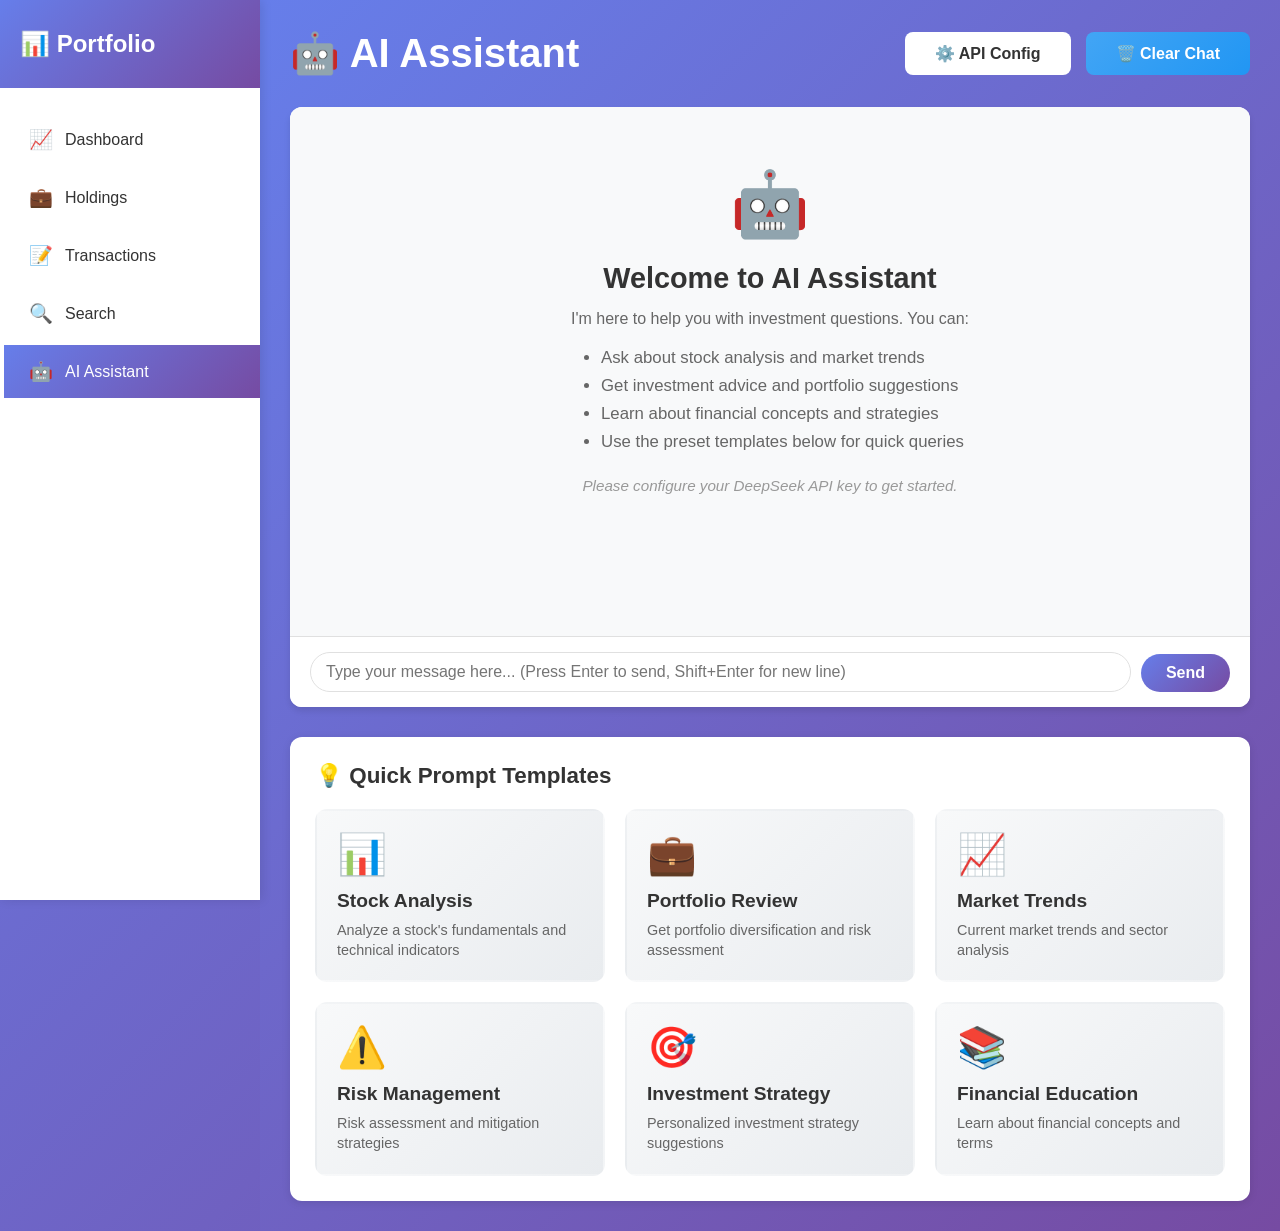
==== src/main/resources/static/ai-assistant.html @ c4459b0a "update AI" ====
<!DOCTYPE html>
<html lang="en">
<head>
    <meta charset="UTF-8">
    <meta name="viewport" content="width=device-width, initial-scale=1.0">
    <title>Portfolio - AI Assistant</title>
    <link rel="stylesheet" href="style.css">
</head>
<body>
    <div class="app-container">
        <!-- Sidebar Navigation -->
        <nav class="sidebar">
            <div class="sidebar-header">
                <h2>📊 Portfolio</h2>
            </div>
            <ul class="sidebar-menu">
                <li>
                    <a href="dashboard.html" class="nav-link">
                        <span>📈</span> Dashboard
                    </a>
                </li>
                <li>
                    <a href="holdings.html" class="nav-link">
                        <span>💼</span> Holdings
                    </a>
                </li>
                <li>
                    <a href="transactions.html" class="nav-link">
                        <span>📝</span> Transactions
                    </a>
                </li>
                <li>
                    <a href="search.html" class="nav-link">
                        <span>🔍</span> Search
                    </a>
                </li>
                <li class="active">
                    <a href="ai-assistant.html" class="nav-link">
                        <span>🤖</span> AI Assistant
                    </a>
                </li>
            </ul>
        </nav>

        <!-- Main Content -->
        <main class="main-content">
            <header class="top-header">
                <h1>🤖 AI Assistant</h1>
                <div class="header-actions">
                    <button class="btn btn-secondary" onclick="openApiConfigModal()">
                        ⚙️ API Config
                    </button>
                    <button class="btn btn-info" onclick="clearChat()">
                        🗑️ Clear Chat
                    </button>
                </div>
            </header>

            <!-- Chat Container -->
            <section class="chat-container">
                <div class="chat-messages" id="chatMessages">
                    <div class="welcome-message">
                        <div class="welcome-icon">🤖</div>
                        <h2>Welcome to AI Assistant</h2>
                        <p>I'm here to help you with investment questions. You can:</p>
                        <ul>
                            <li>Ask about stock analysis and market trends</li>
                            <li>Get investment advice and portfolio suggestions</li>
                            <li>Learn about financial concepts and strategies</li>
                            <li>Use the preset templates below for quick queries</li>
                        </ul>
                        <p class="note">Please configure your DeepSeek API key to get started.</p>
                    </div>
                </div>

                <!-- Message Input -->
                <div class="chat-input-container">
                    <div class="input-wrapper">
                        <textarea 
                            id="messageInput" 
                            placeholder="Type your message here... (Press Enter to send, Shift+Enter for new line)"
                            rows="1"
                            onkeydown="handleKeyDown(event)"
                            oninput="autoResize(this)"
                        ></textarea>
                        <button class="send-btn" onclick="sendMessage()" id="sendBtn">
                            <span>Send</span>
                        </button>
                    </div>
                </div>
            </section>

            <!-- Prompt Templates -->
            <section class="prompt-templates">
                <h3>💡 Quick Prompt Templates</h3>
                <div class="templates-grid">
                    <div class="template-card" onclick="useTemplate('analysis')">
                        <div class="template-icon">📊</div>
                        <div class="template-title">Stock Analysis</div>
                        <div class="template-desc">Analyze a stock's fundamentals and technical indicators</div>
                    </div>
                    <div class="template-card" onclick="useTemplate('portfolio')">
                        <div class="template-icon">💼</div>
                        <div class="template-title">Portfolio Review</div>
                        <div class="template-desc">Get portfolio diversification and risk assessment</div>
                    </div>
                    <div class="template-card" onclick="useTemplate('market')">
                        <div class="template-icon">📈</div>
                        <div class="template-title">Market Trends</div>
                        <div class="template-desc">Current market trends and sector analysis</div>
                    </div>
                    <div class="template-card" onclick="useTemplate('risk')">
                        <div class="template-icon">⚠️</div>
                        <div class="template-title">Risk Management</div>
                        <div class="template-desc">Risk assessment and mitigation strategies</div>
                    </div>
                    <div class="template-card" onclick="useTemplate('strategy')">
                        <div class="template-icon">🎯</div>
                        <div class="template-title">Investment Strategy</div>
                        <div class="template-desc">Personalized investment strategy suggestions</div>
                    </div>
                    <div class="template-card" onclick="useTemplate('education')">
                        <div class="template-icon">📚</div>
                        <div class="template-title">Financial Education</div>
                        <div class="template-desc">Learn about financial concepts and terms</div>
                    </div>
                </div>
            </section>
        </main>
    </div>

    <!-- API Config Modal -->
    <div id="apiConfigModal" class="modal">
        <div class="modal-content">
            <span class="close" onclick="closeApiConfigModal()">&times;</span>
            <h2>⚙️ DeepSeek API Configuration</h2>
            <form id="apiConfigForm" onsubmit="saveApiConfig(event)">
                <div class="form-group">
                    <label for="apiKey">API Key:</label>
                    <input type="password" id="apiKey" required placeholder="Enter your DeepSeek API key">
                    <small class="info-text">Get your API key from <a href="https://platform.deepseek.com/" target="_blank">DeepSeek Platform</a></small>
                </div>
                <div class="form-group">
                    <label for="model">Model:</label>
                    <select id="model" required>
                        <option value="deepseek-chat">DeepSeek Chat (default)</option>
                        <option value="deepseek-coder">DeepSeek Coder</option>
                    </select>
                </div>
                <div class="form-group">
                    <label for="temperature">Temperature (0-2):</label>
                    <input type="number" id="temperature" min="0" max="2" step="0.1" value="0.7" required>
                    <small class="info-text">Lower = more focused, Higher = more creative</small>
                </div>
                <button type="submit" class="btn btn-primary">Save Configuration</button>
            </form>
        </div>
    </div>

    <script src="common.js"></script>
    <script src="ai-assistant.js"></script>
</body>
</html>
---- src/main/resources/static/style.css ----
/* ==================== Global Styles ==================== */
* {
    margin: 0;
    padding: 0;
    box-sizing: border-box;
}

body {
    font-family: 'Segoe UI', Tahoma, Geneva, Verdana, sans-serif;
    background: linear-gradient(135deg, #667eea 0%, #764ba2 100%);
    min-height: 100vh;
}

/* ==================== App Layout ==================== */
.app-container {
    display: flex;
    min-height: 100vh;
}

/* ==================== Sidebar ==================== */
.sidebar {
    width: 260px;
    background: white;
    box-shadow: 2px 0 10px rgba(0, 0, 0, 0.1);
    display: flex;
    flex-direction: column;
    position: fixed;
    height: 100vh;
    z-index: 100;
}

.sidebar-header {
    padding: 30px 20px;
    background: linear-gradient(135deg, #667eea 0%, #764ba2 100%);
    color: white;
}

.sidebar-header h2 {
    font-size: 1.5em;
    font-weight: 600;
}

.sidebar-menu {
    list-style: none;
    padding: 20px 0;
    flex: 1;
}

.sidebar-menu li {
    margin: 5px 0;
}

.sidebar-menu a {
    display: flex;
    align-items: center;
    padding: 15px 25px;
    color: #333;
    text-decoration: none;
    transition: all 0.3s;
    border-left: 4px solid transparent;
}

.sidebar-menu a:hover {
    background: #f5f5f5;
    border-left-color: #667eea;
}

.sidebar-menu a span {
    font-size: 1.2em;
    margin-right: 12px;
}

.sidebar-menu li.active a {
    background: linear-gradient(135deg, #667eea 0%, #764ba2 100%);
    color: white;
    border-left-color: white;
}

/* ==================== Main Content ==================== */
.main-content {
    margin-left: 260px;
    flex: 1;
    padding: 30px;
    min-height: 100vh;
    background: linear-gradient(135deg, #667eea 0%, #764ba2 100%);
}

.top-header {
    display: flex;
    justify-content: space-between;
    align-items: center;
    margin-bottom: 30px;
}

.top-header h1 {
    color: white;
    font-size: 2.5em;
    font-weight: 600;
}

.header-actions {
    display: flex;
    gap: 15px;
}

/* ==================== Buttons ==================== */
.btn {
    padding: 12px 30px;
    border: none;
    border-radius: 8px;
    font-size: 1em;
    cursor: pointer;
    transition: all 0.3s;
    font-weight: 600;
}

.btn-primary {
    background: linear-gradient(135deg, #667eea 0%, #764ba2 100%);
    color: white;
}

.btn-primary:hover {
    transform: translateY(-2px);
    box-shadow: 0 4px 12px rgba(102, 126, 234, 0.4);
}

.btn-secondary {
    background: white;
    color: #333;
}

.btn-secondary:hover {
    background: #f0f0f0;
}

.btn-info {
    background: linear-gradient(135deg, #42a5f5 0%, #2196f3 100%);
    color: white;
}

.btn-info:hover {
    transform: translateY(-2px);
    box-shadow: 0 4px 12px rgba(33, 150, 243, 0.4);
}

.btn-warning {
    background: linear-gradient(135deg, #ff9800 0%, #f57c00 100%);
    color: white;
}

.btn-warning:hover {
    transform: translateY(-2px);
    box-shadow: 0 4px 12px rgba(255, 152, 0, 0.4);
}

.action-btn {
    padding: 6px 12px;
    border: none;
    border-radius: 5px;
    cursor: pointer;
    font-size: 0.85em;
    margin-right: 5px;
    transition: all 0.3s;
}

.btn-edit {
    background: #ff9800;
    color: white;
}

.btn-edit:hover {
    background: #f57c00;
}

.btn-sell {
    background: #f44336;
    color: white;
}

.btn-sell:hover {
    background: #d32f2f;
}

.btn-delete {
    background: #f44336;
    color: white;
}

.btn-delete:hover {
    background: #d32f2f;
}

.btn-price {
    background: #2196f3;
    color: white;
}

.btn-price:hover {
    background: #1976d2;
}

/* ==================== Summary Cards ==================== */
.summary-section {
    display: grid;
    grid-template-columns: repeat(auto-fit, minmax(250px, 1fr));
    gap: 20px;
    margin-bottom: 30px;
}

.summary-card {
    background: white;
    padding: 25px;
    border-radius: 12px;
    display: flex;
    align-items: center;
    gap: 20px;
    box-shadow: 0 4px 6px rgba(0, 0, 0, 0.1);
    transition: transform 0.3s;
}

.summary-card:hover {
    transform: translateY(-5px);
    box-shadow: 0 8px 12px rgba(0, 0, 0, 0.15);
}

.summary-icon {
    font-size: 2.5em;
}

.summary-value {
    font-size: 1.8em;
    font-weight: bold;
    color: #333;
}

/* ==================== Stats Section ==================== */
.stats-section {
    display: grid;
    grid-template-columns: repeat(auto-fit, minmax(200px, 1fr));
    gap: 20px;
    margin-bottom: 30px;
}

.stat-card {
    background: white;
    padding: 25px;
    border-radius: 12px;
    text-align: center;
    box-shadow: 0 4px 6px rgba(0, 0, 0, 0.1);
    transition: transform 0.3s;
}

.stat-card:hover {
    transform: translateY(-5px);
    box-shadow: 0 8px 12px rgba(0, 0, 0, 0.15);
}

.stat-icon {
    font-size: 2em;
    margin-bottom: 10px;
}

.stat-label {
    font-size: 0.9em;
    color: #666;
    margin-bottom: 10px;
    font-weight: 500;
}

.stat-value {
    font-size: 2.5em;
    font-weight: bold;
    color: #333;
}

.stat-card.stock { background: linear-gradient(135deg, #e3f2fd 0%, #bbdefb 100%); }
.stat-card.bond { background: linear-gradient(135deg, #fff3e0 0%, #ffe0b2 100%); }
.stat-card.cash { background: linear-gradient(135deg, #e8f5e9 0%, #c8e6c9 100%); }
.stat-card.buy { background: linear-gradient(135deg, #c8e6c9 0%, #a5d6a7 100%); }
.stat-card.sell { background: linear-gradient(135deg, #ffcdd2 0%, #ef9a9a 100%); }
.stat-card.total-amount { background: linear-gradient(135deg, #e1bee7 0%, #ce93d8 100%); }

/* ==================== Charts Section ==================== */
.charts-section {
    display: grid;
    grid-template-columns: repeat(auto-fit, minmax(400px, 1fr));
    gap: 30px;
    margin-bottom: 30px;
}

.chart-container {
    background: white;
    padding: 25px;
    border-radius: 12px;
    box-shadow: 0 4px 6px rgba(0, 0, 0, 0.1);
}

.chart-card h3 {
    color: #333;
    margin-bottom: 20px;
    font-size: 1.2em;
}

.chart-wrapper {
    position: relative;
    height: 300px;
}

.chart-wrapper.small {
    height: 250px;
}

.chart-wrapper.large {
    height: 500px;
}

/* ==================== Market Overview ==================== */
.market-overview-section {
    background: white;
    padding: 25px;
    border-radius: 12px;
    box-shadow: 0 4px 6px rgba(0, 0, 0, 0.1);
    margin-bottom: 30px;
    animation: fadeIn 0.5s ease-in;
}

.market-overview-section h2 {
    color: #333;
    font-size: 1.5em;
    margin-bottom: 25px;
    display: flex;
    align-items: center;
    gap: 10px;
}

.market-charts-grid {
    display: grid;
    grid-template-columns: repeat(auto-fit, minmax(320px, 1fr));
    gap: 25px;
}

.market-chart-card {
    background: linear-gradient(135deg, #f8f9fa 0%, #e9ecef 100%);
    padding: 20px;
    border-radius: 12px;
    box-shadow: 0 2px 8px rgba(0, 0, 0, 0.08);
    transition: transform 0.3s, box-shadow 0.3s;
    border: 1px solid #dee2e6;
}

.market-chart-card:hover {
    transform: translateY(-5px);
    box-shadow: 0 8px 20px rgba(0, 0, 0, 0.12);
}

.market-chart-card h3 {
    color: #495057;
    font-size: 1.1em;
    font-weight: 600;
    margin-bottom: 15px;
    padding-bottom: 10px;
    border-bottom: 2px solid #667eea;
}

@keyframes fadeIn {
    from {
        opacity: 0;
        transform: translateY(20px);
    }
    to {
        opacity: 1;
        transform: translateY(0);
    }
}

/* ==================== Charts Grid ==================== */
.charts-grid {
    display: grid;
    grid-template-columns: repeat(auto-fit, minmax(350px, 1fr));
    gap: 20px;
    margin-top: 30px;
}

.chart-card.secondary {
    background: white;
    padding: 20px;
    border-radius: 12px;
    box-shadow: 0 2px 8px rgba(0, 0, 0, 0.08);
    transition: transform 0.3s, box-shadow 0.3s;
}

.chart-card.secondary:hover {
    transform: translateY(-3px);
    box-shadow: 0 6px 16px rgba(0, 0, 0, 0.12);
}

.chart-card.secondary h3 {
    color: #333;
    font-size: 1.1em;
    font-weight: 600;
    margin-bottom: 15px;
    padding-bottom: 10px;
    border-bottom: 2px solid #667eea;
}

/* ==================== Holdings Overview ==================== */
.holdings-overview-section,
.transactions-section {
    background: white;
    padding: 25px;
    border-radius: 12px;
    box-shadow: 0 4px 6px rgba(0, 0, 0, 0.1);
    margin-bottom: 30px;
}

.section-header {
    display: flex;
    justify-content: space-between;
    align-items: center;
    margin-bottom: 20px;
}

.section-header h2 {
    color: #333;
    font-size: 1.5em;
}

.view-all {
    color: #667eea;
    text-decoration: none;
    font-weight: 600;
    transition: all 0.3s;
}

.view-all:hover {
    color: #764ba2;
}

.holdings-grid {
    display: grid;
    grid-template-columns: repeat(auto-fill, minmax(300px, 1fr));
    gap: 20px;
}

.holding-card {
    background: linear-gradient(135deg, #f5f7fa 0%, #c3cfe2 100%);
    padding: 20px;
    border-radius: 12px;
    transition: transform 0.3s;
}

.holding-card:hover {
    transform: translateY(-5px);
    box-shadow: 0 8px 12px rgba(0, 0, 0, 0.15);
}

.holding-card-header {
    display: flex;
    justify-content: space-between;
    align-items: center;
    margin-bottom: 15px;
}

.holding-card .ticker {
    font-size: 1.5em;
    font-weight: bold;
    color: #333;
}

.holding-card-body {
    display: grid;
    grid-template-columns: 1fr 1fr;
    gap: 10px;
}

.holding-stat {
    background: white;
    padding: 10px;
    border-radius: 8px;
}

.holding-stat .stat-label {
    font-size: 0.8em;
    color: #666;
    margin-bottom: 5px;
}

.holding-stat .stat-value {
    font-size: 1.1em;
    font-weight: 600;
    color: #333;
}

/* ==================== Transactions ==================== */
.transactions-list {
    display: flex;
    flex-direction: column;
    gap: 15px;
}

.transaction-item {
    display: flex;
    align-items: center;
    gap: 20px;
    padding: 15px;
    background: #f9f9f9;
    border-radius: 10px;
    transition: all 0.3s;
}

.transaction-item:hover {
    background: #f0f0f0;
}

.transaction-icon {
    width: 50px;
    height: 50px;
    border-radius: 50%;
    display: flex;
    align-items: center;
    justify-content: center;
    font-size: 1.5em;
}

.transaction-buy {
    background: linear-gradient(135deg, #c8e6c9 0%, #a5d6a7 100%);
}

.transaction-sell {
    background: linear-gradient(135deg, #ffcdd2 0%, #ef9a9a 100%);
}

.transaction-deposit {
    background: linear-gradient(135deg, #b3e5fc 0%, #81d4fa 100%);
}

.transaction-withdraw {
    background: linear-gradient(135deg, #ffe0b2 0%, #ffcc80 100%);
}

.transaction-info {
    flex: 1;
}

.transaction-ticker {
    font-size: 1.2em;
    font-weight: bold;
    color: #333;
    margin-bottom: 5px;
}

.transaction-details {
    color: #666;
    font-size: 0.9em;
}

.transaction-amount {
    font-size: 1.2em;
    font-weight: bold;
    color: #333;
}

/* ==================== Table Section ==================== */
.table-section {
    background: white;
    border-radius: 12px;
    padding: 20px;
    box-shadow: 0 4px 6px rgba(0, 0, 0, 0.1);
    overflow-x: auto;
}

table {
    width: 100%;
    border-collapse: collapse;
}

thead {
    background: linear-gradient(135deg, #667eea 0%, #764ba2 100%);
    color: white;
}

th {
    padding: 15px;
    text-align: left;
    font-weight: 600;
    white-space: nowrap;
}

td {
    padding: 12px 15px;
    border-bottom: 1px solid #e0e0e0;
}

tbody tr:hover {
    background: #f0f0f0;
}

/* ==================== Badges ==================== */
.badge {
    display: inline-block;
    padding: 5px 15px;
    border-radius: 20px;
    font-size: 0.85em;
    font-weight: 600;
}

.badge-stock { background: #e3f2fd; color: #1976d2; }
.badge-bond { background: #fff3e0; color: #f57c00; }
.badge-cash { background: #e8f5e9; color: #388e3c; }
.badge-buy { background: #c8e6c9; color: #388e3c; }
.badge-sell { background: #ffcdd2; color: #d32f2f; }
.transaction-buy { background: #c8e6c9; color: #388e3c; }
.transaction-sell { background: #ffcdd2; color: #d32f2f; }

/* ==================== Profit/Loss Colors ==================== */
.profit-positive { color: #4caf50; font-weight: bold; }
.profit-negative { color: #f44336; font-weight: bold; }
.profit-neutral { color: #666; }

/* ==================== Search Section ==================== */
.search-section {
    background: white;
    padding: 25px;
    border-radius: 12px;
    box-shadow: 0 4px 6px rgba(0, 0, 0, 0.1);
    margin-bottom: 30px;
}

.search-box {
    display: flex;
    gap: 15px;
    margin-bottom: 20px;
}

.search-box input {
    flex: 1;
    padding: 15px 20px;
    border: 2px solid #e0e0e0;
    border-radius: 8px;
    font-size: 1em;
    transition: border-color 0.3s;
}

.search-box input:focus {
    outline: none;
    border-color: #667eea;
}

.quick-search {
    display: flex;
    align-items: center;
    gap: 10px;
    flex-wrap: wrap;
}

.quick-search span {
    color: #666;
    font-weight: 600;
}

.quick-btn {
    padding: 8px 20px;
    background: #f0f0f0;
    border: none;
    border-radius: 20px;
    cursor: pointer;
    transition: all 0.3s;
    font-weight: 600;
}

.quick-btn:hover {
    background: #667eea;
    color: white;
}

/* ==================== Stock Details ==================== */
.stock-details-section {
    background: white;
    padding: 25px;
    border-radius: 12px;
    box-shadow: 0 4px 6px rgba(0, 0, 0, 0.1);
    margin-bottom: 30px;
}

.stock-header {
    display: flex;
    justify-content: space-between;
    align-items: center;
    margin-bottom: 30px;
    padding-bottom: 20px;
    border-bottom: 2px solid #e0e0e0;
}

.stock-info h2 {
    font-size: 2em;
    color: #333;
    margin-bottom: 10px;
}

.stock-ticker {
    font-size: 1.2em;
    color: #666;
    font-weight: 600;
}

.stock-price {
    text-align: right;
}

.current-price {
    font-size: 2.5em;
    font-weight: bold;
    color: #333;
    margin-bottom: 10px;
}

.price-change {
    font-size: 1.2em;
    font-weight: 600;
}

.stock-stats-grid {
    display: grid;
    grid-template-columns: repeat(auto-fit, minmax(150px, 1fr));
    gap: 20px;
    margin-bottom: 30px;
}

.stock-stat {
    background: #f9f9f9;
    padding: 20px;
    border-radius: 10px;
    text-align: center;
}

.stock-stat .stat-label {
    font-size: 0.9em;
    color: #666;
    margin-bottom: 10px;
}

.stock-stat .stat-value {
    font-size: 1.3em;
    font-weight: bold;
    color: #333;
}

/* ==================== Chart Section ==================== */
.chart-section {
    background: #f9f9f9;
    padding: 25px;
    border-radius: 12px;
    margin-bottom: 30px;
}

.chart-header {
    display: flex;
    justify-content: space-between;
    align-items: center;
    margin-bottom: 20px;
}

.chart-header h3 {
    color: #333;
    font-size: 1.3em;
}

.chart-controls {
    display: flex;
    gap: 10px;
}

.chart-btn {
    padding: 8px 20px;
    background: white;
    border: 2px solid #e0e0e0;
    border-radius: 20px;
    cursor: pointer;
    transition: all 0.3s;
    font-weight: 600;
}

.chart-btn:hover {
    border-color: #667eea;
    color: #667eea;
}

.chart-btn.active {
    background: linear-gradient(135deg, #667eea 0%, #764ba2 100%);
    color: white;
    border-color: transparent;
}

.chart-section .chart-wrapper {
    height: 400px;
}

/* ==================== Stock Actions ==================== */
.stock-actions {
    display: flex;
    gap: 15px;
    margin-top: 20px;
}

/* ==================== Modal ==================== */
.modal {
    display: none;
    position: fixed;
    z-index: 1000;
    left: 0;
    top: 0;
    width: 100%;
    height: 100%;
    background: rgba(0, 0, 0, 0.5);
}

.modal-content {
    background: white;
    margin: 5% auto;
    padding: 30px;
    border-radius: 15px;
    width: 90%;
    max-width: 600px;
    box-shadow: 0 20px 60px rgba(0, 0, 0, 0.3);
    animation: slideDown 0.3s ease;
    max-height: 90vh;
    overflow-y: auto;
}

@keyframes slideDown {
    from {
        transform: translateY(-50px);
        opacity: 0;
    }
    to {
        transform: translateY(0);
        opacity: 1;
    }
}

.close {
    color: #aaa;
    float: right;
    font-size: 28px;
    font-weight: bold;
    cursor: pointer;
}

.close:hover {
    color: #000;
}

.modal-content h2 {
    margin-bottom: 25px;
    color: #333;
}

.form-group {
    margin-bottom: 20px;
}

.form-group label {
    display: block;
    margin-bottom: 8px;
    color: #333;
    font-weight: 500;
}

.form-group input,
.form-group select {
    width: 100%;
    padding: 12px;
    border: 1px solid #ddd;
    border-radius: 8px;
    font-size: 1em;
    transition: border-color 0.3s;
}

.form-group input:focus,
.form-group select:focus {
    outline: none;
    border-color: #667eea;
    box-shadow: 0 0 0 3px rgba(102, 126, 234, 0.1);
}

/* ==================== Empty State ==================== */
.empty-state {
    text-align: center;
    padding: 40px;
    color: #666;
    font-size: 1.1em;
}

/* ==================== Search Results ==================== */
.search-results-section {
    background: white;
    padding: 25px;
    border-radius: 12px;
    box-shadow: 0 4px 6px rgba(0, 0, 0, 0.1);
}

.search-results-section h3 {
    color: #333;
    margin-bottom: 20px;
    font-size: 1.3em;
}

.search-results-list {
    display: flex;
    flex-direction: column;
    gap: 15px;
}

.search-result-item {
    display: flex;
    align-items: center;
    gap: 20px;
    padding: 15px;
    background: #f9f9f9;
    border-radius: 10px;
    cursor: pointer;
    transition: all 0.3s;
}

.search-result-item:hover {
    background: #e3f2fd;
    transform: translateX(5px);
    box-shadow: 0 2px 8px rgba(0, 0, 0, 0.1);
}

.result-ticker {
    flex: 0 0 120px;
    font-size: 1.3em;
    font-weight: bold;
    color: #667eea;
}

.result-name {
    flex: 1;
    font-size: 1.1em;
    color: #333;
}

.result-price {
    flex: 0 0 120px;
    font-size: 1.2em;
    font-weight: bold;
    color: #4caf50;
    text-align: right;
}

/* ==================== Volume Display ==================== */
.volume-display {
    display: flex;
    flex-direction: column;
    gap: 15px;
    padding: 30px;
    background: white;
    border-radius: 10px;
    box-shadow: 0 2px 8px rgba(0, 0, 0, 0.1);
}

.volume-info {
    display: flex;
    justify-content: space-between;
    align-items: center;
}

.volume-label {
    font-size: 1.1em;
    color: #666;
    font-weight: 500;
}

.volume-value {
    font-size: 1.8em;
    font-weight: bold;
    color: #333;
}

.volume-bar-container {
    width: 100%;
    height: 30px;
    background: #f0f0f0;
    border-radius: 15px;
    overflow: hidden;
    box-shadow: inset 0 2px 4px rgba(0, 0, 0, 0.1);
}

.volume-bar {
    height: 100%;
    border-radius: 15px;
    transition: width 0.5s ease-in-out;
    position: relative;
    background-size: 200% 100%;
    animation: shimmer 2s infinite linear;
}

@keyframes shimmer {
    0% {
        background-position: 200% 0;
    }
    100% {
        background-position: -200% 0;
    }
}

/* ==================== AI Assistant ==================== */
.chat-container {
    display: flex;
    flex-direction: column;
    height: 600px;
    background: white;
    border-radius: 12px;
    box-shadow: 0 4px 6px rgba(0, 0, 0, 0.1);
    overflow: hidden;
    margin-bottom: 30px;
}

.chat-messages {
    flex: 1;
    overflow-y: auto;
    padding: 20px;
    display: flex;
    flex-direction: column;
    gap: 15px;
    background: #f8f9fa;
}

.welcome-message {
    text-align: center;
    padding: 40px 20px;
    max-width: 600px;
    margin: 0 auto;
}

.welcome-icon {
    font-size: 4em;
    margin-bottom: 20px;
}

.welcome-message h2 {
    color: #333;
    margin-bottom: 15px;
    font-size: 1.8em;
}

.welcome-message p {
    color: #666;
    margin-bottom: 10px;
}

.welcome-message ul {
    text-align: left;
    margin: 20px 0;
    padding-left: 30px;
}

.welcome-message li {
    color: #666;
    margin: 8px 0;
    font-size: 1.05em;
}

.welcome-message .note {
    color: #999;
    font-style: italic;
    margin-top: 25px;
    font-size: 0.95em;
}

.message {
    display: flex;
    gap: 12px;
    max-width: 80%;
    animation: slideIn 0.3s ease-out;
}

@keyframes slideIn {
    from {
        opacity: 0;
        transform: translateY(10px);
    }
    to {
        opacity: 1;
        transform: translateY(0);
    }
}

.message-user {
    align-self: flex-end;
    flex-direction: row-reverse;
}

.message-assistant {
    align-self: flex-start;
}

.message-error {
    align-self: center;
    max-width: 90%;
}

.message-avatar {
    flex-shrink: 0;
    width: 40px;
    height: 40px;
    border-radius: 50%;
    display: flex;
    align-items: center;
    justify-content: center;
    font-size: 1.5em;
}

.message-user .message-avatar {
    background: linear-gradient(135deg, #667eea 0%, #764ba2 100%);
    color: white;
}

.message-assistant .message-avatar {
    background: linear-gradient(135deg, #43e97b 0%, #38f9d7 100%);
    color: white;
}

.message-error .message-avatar {
    background: #ef5350;
    color: white;
}

.message-content {
    flex: 1;
    display: flex;
    flex-direction: column;
}

.message-user .message-content {
    align-items: flex-end;
}

.message-text {
    padding: 12px 16px;
    border-radius: 12px;
    line-height: 1.5;
    word-wrap: break-word;
    position: relative;
}

.message-user .message-text {
    background: linear-gradient(135deg, #667eea 0%, #764ba2 100%);
    color: white;
    border-bottom-right-radius: 4px;
}

.message-assistant .message-text {
    background: white;
    color: #333;
    border: 1px solid #e0e0e0;
    border-bottom-left-radius: 4px;
    box-shadow: 0 1px 3px rgba(0, 0, 0, 0.1);
}

.message-error .message-text {
    background: #ffebee;
    color: #c62828;
    border: 1px solid #ef5350;
    text-align: center;
}

.message-text strong {
    font-weight: 600;
}

.message-text em {
    font-style: italic;
}

.message-text code {
    background: rgba(0, 0, 0, 0.1);
    padding: 2px 6px;
    border-radius: 4px;
    font-family: 'Courier New', monospace;
    font-size: 0.9em;
}

.message-text .list-item {
    margin: 5px 0;
    padding-left: 10px;
}

.message-time {
    font-size: 0.75em;
    color: #999;
    margin-top: 4px;
}

.message-user .message-time {
    text-align: right;
}

.typing-dots {
    display: flex;
    gap: 4px;
    padding: 12px 16px;
    background: white;
    border-radius: 12px;
    border: 1px solid #e0e0e0;
    border-bottom-left-radius: 4px;
}

.typing-dots span {
    width: 8px;
    height: 8px;
    background: #999;
    border-radius: 50%;
    animation: bounce 1.4s infinite ease-in-out both;
}

.typing-dots span:nth-child(1) {
    animation-delay: -0.32s;
}

.typing-dots span:nth-child(2) {
    animation-delay: -0.16s;
}

@keyframes bounce {
    0%, 80%, 100% {
        transform: scale(0);
    }
    40% {
        transform: scale(1);
    }
}

.chat-input-container {
    background: white;
    border-top: 1px solid #e0e0e0;
    padding: 15px 20px;
}

.input-wrapper {
    display: flex;
    gap: 10px;
    align-items: flex-end;
}

#messageInput {
    flex: 1;
    border: 1px solid #e0e0e0;
    border-radius: 20px;
    padding: 10px 15px;
    font-size: 1em;
    font-family: inherit;
    resize: none;
    outline: none;
    transition: border-color 0.3s;
    max-height: 150px;
    overflow-y: auto;
}

#messageInput:focus {
    border-color: #667eea;
}

.send-btn {
    background: linear-gradient(135deg, #667eea 0%, #764ba2 100%);
    color: white;
    border: none;
    padding: 10px 25px;
    border-radius: 20px;
    cursor: pointer;
    font-size: 1em;
    font-weight: 600;
    transition: transform 0.2s, box-shadow 0.2s;
    white-space: nowrap;
}

.send-btn:hover {
    transform: translateY(-2px);
    box-shadow: 0 4px 12px rgba(102, 126, 234, 0.4);
}

.send-btn:active {
    transform: translateY(0);
}

.send-btn:disabled {
    opacity: 0.6;
    cursor: not-allowed;
    transform: none;
}

/* ==================== Prompt Templates ==================== */
.prompt-templates {
    background: white;
    padding: 25px;
    border-radius: 12px;
    box-shadow: 0 2px 8px rgba(0, 0, 0, 0.1);
}

.prompt-templates h3 {
    color: #333;
    margin-bottom: 20px;
    font-size: 1.4em;
    display: flex;
    align-items: center;
    gap: 10px;
}

.templates-grid {
    display: grid;
    grid-template-columns: repeat(auto-fit, minmax(280px, 1fr));
    gap: 20px;
}

.template-card {
    background: linear-gradient(135deg, #f8f9fa 0%, #e9ecef 100%);
    padding: 20px;
    border-radius: 12px;
    cursor: pointer;
    transition: all 0.3s;
    border: 2px solid transparent;
}

.template-card:hover {
    transform: translateY(-5px);
    box-shadow: 0 8px 20px rgba(0, 0, 0, 0.15);
    border-color: #667eea;
    background: linear-gradient(135deg, #e8f4fd 0%, #d1e9fc 100%);
}

.template-icon {
    font-size: 2.5em;
    margin-bottom: 12px;
}

.template-title {
    font-size: 1.2em;
    font-weight: 600;
    color: #333;
    margin-bottom: 8px;
}

.template-desc {
    font-size: 0.9em;
    color: #666;
    line-height: 1.4;
}

/* ==================== Responsive Design ==================== */
@media (max-width: 1200px) {
    .sidebar {
        width: 220px;
    }

    .main-content {
        margin-left: 220px;
    }

    .charts-section {
        grid-template-columns: 1fr;
    }
}

@media (max-width: 768px) {
    .sidebar {
        width: 100%;
        height: auto;
        position: relative;
    }

    .main-content {
        margin-left: 0;
        padding: 15px;
    }

    .sidebar-menu {
        display: flex;
        flex-wrap: wrap;
        padding: 10px;
    }

    .sidebar-menu li {
        flex: 1;
        text-align: center;
    }

    .top-header {
        flex-direction: column;
        gap: 15px;
        text-align: center;
    }

    .header-actions {
        flex-direction: column;
        width: 100%;
    }

    .btn {
        width: 100%;
    }

    .holdings-grid {
        grid-template-columns: 1fr;
    }

    .stock-header {
        flex-direction: column;
        text-align: center;
        gap: 20px;
    }

    .stock-price {
        text-align: center;
    }

    .charts-section,
    .stock-stats-grid {
        grid-template-columns: 1fr;
    }
}

@media (max-width: 480px) {
    body {
        font-size: 14px;
    }

    .summary-section,
    .stats-section {
        grid-template-columns: 1fr;
    }

    .stock-stats-grid {
        grid-template-columns: 1fr 1fr;
    }

    .transaction-item {
        flex-direction: column;
        text-align: center;
    }

    .modal-content {
        margin: 10% auto;
        padding: 20px;
    }
}
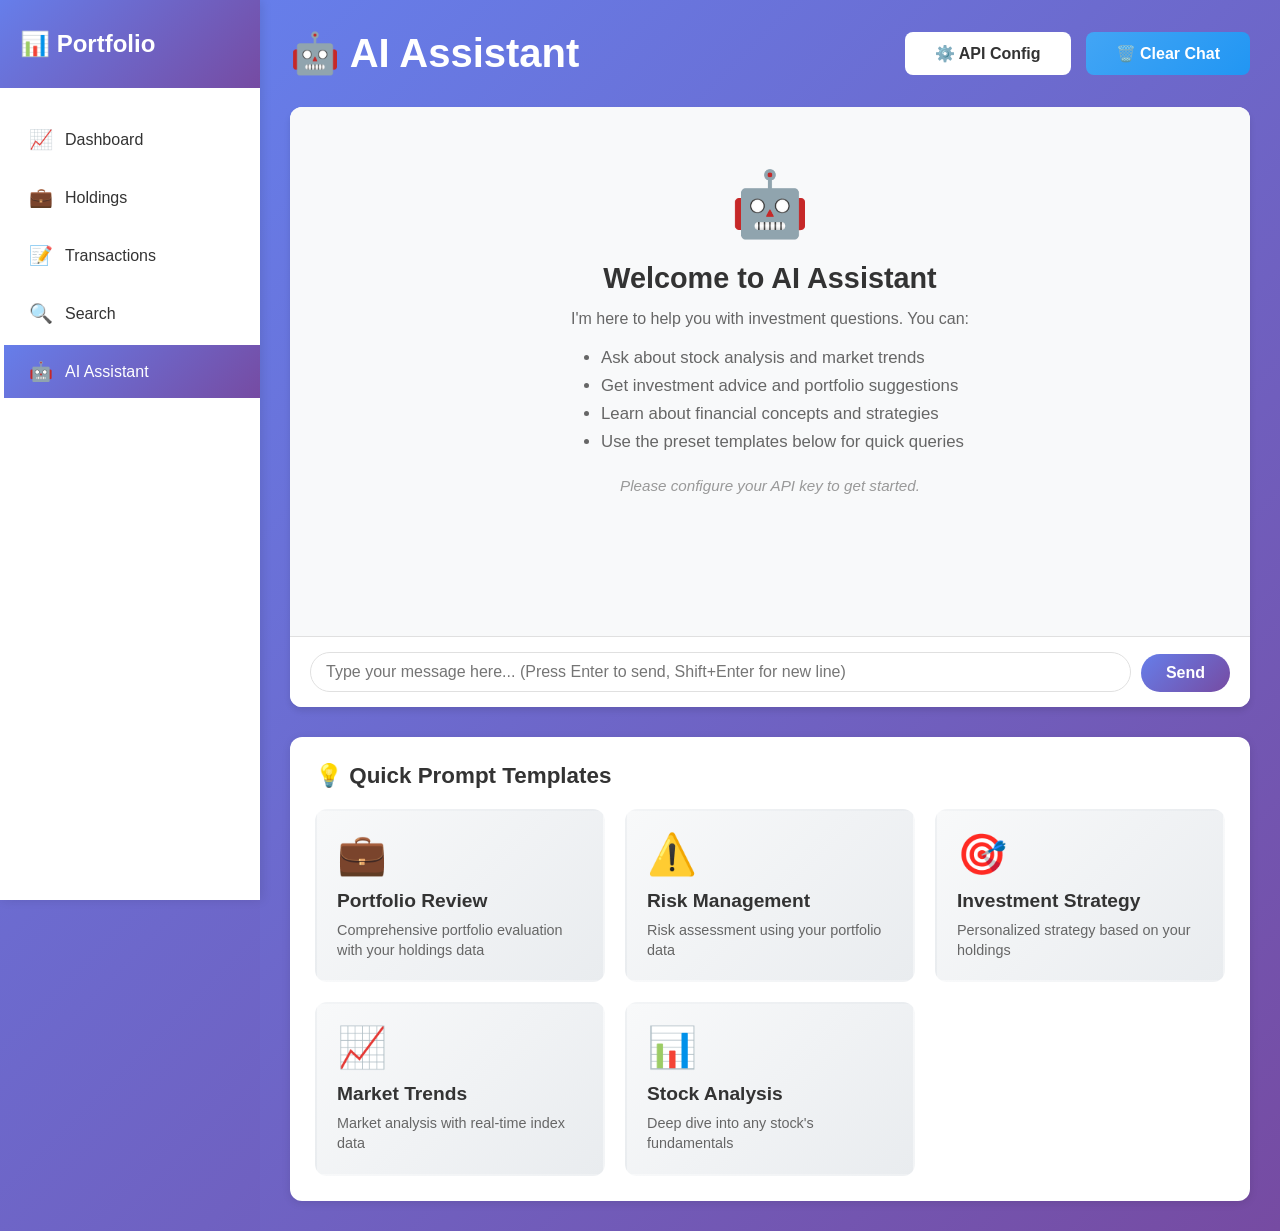
==== commit 31dfc430: "update AI 2" ====
--- a/src/main/resources/static/ai-assistant.html
+++ b/src/main/resources/static/ai-assistant.html
@@ -69,7 +69,7 @@
                             <li>Learn about financial concepts and strategies</li>
                             <li>Use the preset templates below for quick queries</li>
                         </ul>
-                        <p class="note">Please configure your DeepSeek API key to get started.</p>
+                        <p class="note">Please configure your API key to get started.</p>
                     </div>
                 </div>
 
@@ -94,35 +94,30 @@
             <section class="prompt-templates">
                 <h3>💡 Quick Prompt Templates</h3>
                 <div class="templates-grid">
-                    <div class="template-card" onclick="useTemplate('analysis')">
-                        <div class="template-icon">📊</div>
-                        <div class="template-title">Stock Analysis</div>
-                        <div class="template-desc">Analyze a stock's fundamentals and technical indicators</div>
-                    </div>
                     <div class="template-card" onclick="useTemplate('portfolio')">
                         <div class="template-icon">💼</div>
                         <div class="template-title">Portfolio Review</div>
-                        <div class="template-desc">Get portfolio diversification and risk assessment</div>
+                        <div class="template-desc">Comprehensive portfolio evaluation with your holdings data</div>
+                    </div>
+                    <div class="template-card" onclick="useTemplate('risk')">
+                        <div class="template-icon">⚠️</div>
+                        <div class="template-title">Risk Management</div>
+                        <div class="template-desc">Risk assessment using your portfolio data</div>
+                    </div>
+                    <div class="template-card" onclick="useTemplate('strategy')">
+                        <div class="template-icon">🎯</div>
+                        <div class="template-title">Investment Strategy</div>
+                        <div class="template-desc">Personalized strategy based on your holdings</div>
                     </div>
                     <div class="template-card" onclick="useTemplate('market')">
                         <div class="template-icon">📈</div>
                         <div class="template-title">Market Trends</div>
-                        <div class="template-desc">Current market trends and sector analysis</div>
+                        <div class="template-desc">Market analysis with real-time index data</div>
                     </div>
-                    <div class="template-card" onclick="useTemplate('risk')">
-                        <div class="template-icon">⚠️</div>
-                        <div class="template-title">Risk Management</div>
-                        <div class="template-desc">Risk assessment and mitigation strategies</div>
-                    </div>
-                    <div class="template-card" onclick="useTemplate('strategy')">
-                        <div class="template-icon">🎯</div>
-                        <div class="template-title">Investment Strategy</div>
-                        <div class="template-desc">Personalized investment strategy suggestions</div>
-                    </div>
-                    <div class="template-card" onclick="useTemplate('education')">
-                        <div class="template-icon">📚</div>
-                        <div class="template-title">Financial Education</div>
-                        <div class="template-desc">Learn about financial concepts and terms</div>
+                    <div class="template-card" onclick="useTemplate('analysis')">
+                        <div class="template-icon">📊</div>
+                        <div class="template-title">Stock Analysis</div>
+                        <div class="template-desc">Deep dive into any stock's fundamentals</div>
                     </div>
                 </div>
             </section>
@@ -133,12 +128,23 @@
     <div id="apiConfigModal" class="modal">
         <div class="modal-content">
             <span class="close" onclick="closeApiConfigModal()">&times;</span>
-            <h2>⚙️ DeepSeek API Configuration</h2>
+            <h2>⚙️ API Configuration</h2>
             <form id="apiConfigForm" onsubmit="saveApiConfig(event)">
                 <div class="form-group">
+                    <label for="provider">Provider:</label>
+                    <select id="provider" required onchange="updateModelOptions()">
+                        <option value="deepseek">DeepSeek</option>
+                        <option value="qwen">Qwen (通义千问)</option>
+                        <option value="kimi">Kimi (月之暗面)</option>
+                        <option value="chatgpt">ChatGPT (OpenAI)</option>
+                        <option value="doubao">Doubao (豆包)</option>
+                        <option value="chatglm">ChatGLM (智谱)</option>
+                    </select>
+                </div>
+                <div class="form-group">
                     <label for="apiKey">API Key:</label>
-                    <input type="password" id="apiKey" required placeholder="Enter your DeepSeek API key">
-                    <small class="info-text">Get your API key from <a href="https://platform.deepseek.com/" target="_blank">DeepSeek Platform</a></small>
+                    <input type="password" id="apiKey" required placeholder="Enter your API key">
+                    <small class="info-text" id="apiKeyHint">Get your API key from <a href="https://platform.deepseek.com/" target="_blank">DeepSeek Platform</a></small>
                 </div>
                 <div class="form-group">
                     <label for="model">Model:</label>
@@ -146,6 +152,11 @@
                         <option value="deepseek-chat">DeepSeek Chat (default)</option>
                         <option value="deepseek-coder">DeepSeek Coder</option>
                     </select>
+                </div>
+                <div class="form-group">
+                    <label for="baseUrl">Base URL:</label>
+                    <input type="url" id="baseUrl" required placeholder="API base URL">
+                    <small class="info-text">API endpoint URL (auto-filled based on provider)</small>
                 </div>
                 <div class="form-group">
                     <label for="temperature">Temperature (0-2):</label>
--- a/src/main/resources/static/style.css
+++ b/src/main/resources/static/style.css
@@ -853,6 +853,215 @@
 .modal-content h2 {
     margin-bottom: 25px;
     color: #333;
+}
+
+/* ==================== AI Analysis Modal ==================== */
+.ai-analysis-modal {
+    max-width: 800px;
+    width: 95%;
+}
+
+.ai-modal-header {
+    border-bottom: 2px solid #f0f0f0;
+    padding-bottom: 15px;
+    margin-bottom: 20px;
+    display: flex;
+    justify-content: space-between;
+    align-items: center;
+}
+
+.ai-modal-header h2 {
+    margin: 0;
+    flex: 1;
+}
+
+.ai-modal-status {
+    flex-shrink: 0;
+}
+
+.ai-modal-body {
+    max-height: 60vh;
+    overflow-y: auto;
+    padding-right: 10px;
+}
+
+.ai-modal-footer {
+    border-top: 2px solid #f0f0f0;
+    padding-top: 20px;
+    margin-top: 20px;
+    display: flex;
+    justify-content: flex-end;
+    gap: 10px;
+}
+
+/* AI Loading Animation */
+.ai-loading {
+    display: flex;
+    align-items: center;
+    gap: 15px;
+    padding: 40px;
+    color: #666;
+    font-size: 1.1em;
+}
+
+.loading-spinner {
+    width: 40px;
+    height: 40px;
+    border: 4px solid #f3f3f3;
+    border-top: 4px solid #667eea;
+    border-radius: 50%;
+    animation: spin 1s linear infinite;
+}
+
+@keyframes spin {
+    0% { transform: rotate(0deg); }
+    100% { transform: rotate(360deg); }
+}
+
+/* AI Error */
+.ai-error {
+    background: #ffebee;
+    color: #c62828;
+    padding: 20px;
+    border-radius: 8px;
+    border-left: 4px solid #ef5350;
+    text-align: center;
+}
+
+/* AI Content Styling */
+.ai-content {
+    line-height: 1.7;
+    color: #333;
+}
+
+.ai-paragraph {
+    margin-bottom: 15px;
+    line-height: 1.6;
+}
+
+/* Headers */
+.ai-h1 {
+    font-size: 1.8em;
+    font-weight: 700;
+    color: #667eea;
+    margin: 25px 0 15px 0;
+    padding-bottom: 10px;
+    border-bottom: 2px solid #667eea;
+}
+
+.ai-h2 {
+    font-size: 1.5em;
+    font-weight: 600;
+    color: #764ba2;
+    margin: 20px 0 12px 0;
+    padding-bottom: 8px;
+    border-bottom: 1px solid #e0e0e0;
+}
+
+.ai-h3 {
+    font-size: 1.3em;
+    font-weight: 600;
+    color: #333;
+    margin: 18px 0 10px 0;
+}
+
+/* Text formatting */
+.ai-bold {
+    color: #667eea;
+    font-weight: 600;
+}
+
+.ai-italic {
+    color: #666;
+    font-style: italic;
+}
+
+/* Lists */
+.ai-list-numbered {
+    list-style-type: decimal;
+    margin: 15px 0;
+    padding-left: 25px;
+}
+
+.ai-list-numbered li {
+    margin: 8px 0;
+    line-height: 1.5;
+}
+
+.ai-list-bullet {
+    list-style-type: disc;
+    margin: 15px 0;
+    padding-left: 25px;
+}
+
+.ai-list-bullet li {
+    margin: 8px 0;
+    line-height: 1.5;
+}
+
+.ai-list-bullet li::marker {
+    color: #667eea;
+}
+
+/* Code blocks */
+.ai-code-block {
+    background: #1e1e1e;
+    color: #d4d4d4;
+    padding: 15px;
+    border-radius: 8px;
+    overflow-x: auto;
+    font-family: 'Courier New', 'Monaco', 'Consolas', monospace;
+    font-size: 0.9em;
+    line-height: 1.5;
+    margin: 15px 0;
+}
+
+.ai-code-block code {
+    background: none;
+    padding: 0;
+    color: inherit;
+}
+
+.ai-inline-code {
+    background: #f0f0f0;
+    color: #e91e63;
+    padding: 3px 8px;
+    border-radius: 4px;
+    font-family: 'Courier New', monospace;
+    font-size: 0.9em;
+}
+
+/* Horizontal rule */
+.ai-hr {
+    border: none;
+    height: 2px;
+    background: linear-gradient(90deg, transparent 0%, #667eea 50%, transparent 100%);
+    margin: 25px 0;
+}
+
+/* Line breaks */
+.ai-br {
+    display: block;
+    height: 0.5em;
+}
+
+/* Custom scrollbar for AI modal */
+.ai-modal-body::-webkit-scrollbar {
+    width: 8px;
+}
+
+.ai-modal-body::-webkit-scrollbar-track {
+    background: #f1f1f1;
+    border-radius: 10px;
+}
+
+.ai-modal-body::-webkit-scrollbar-thumb {
+    background: #667eea;
+    border-radius: 10px;
+}
+
+.ai-modal-body::-webkit-scrollbar-thumb:hover {
+    background: #5568d3;
 }
 
 .form-group {
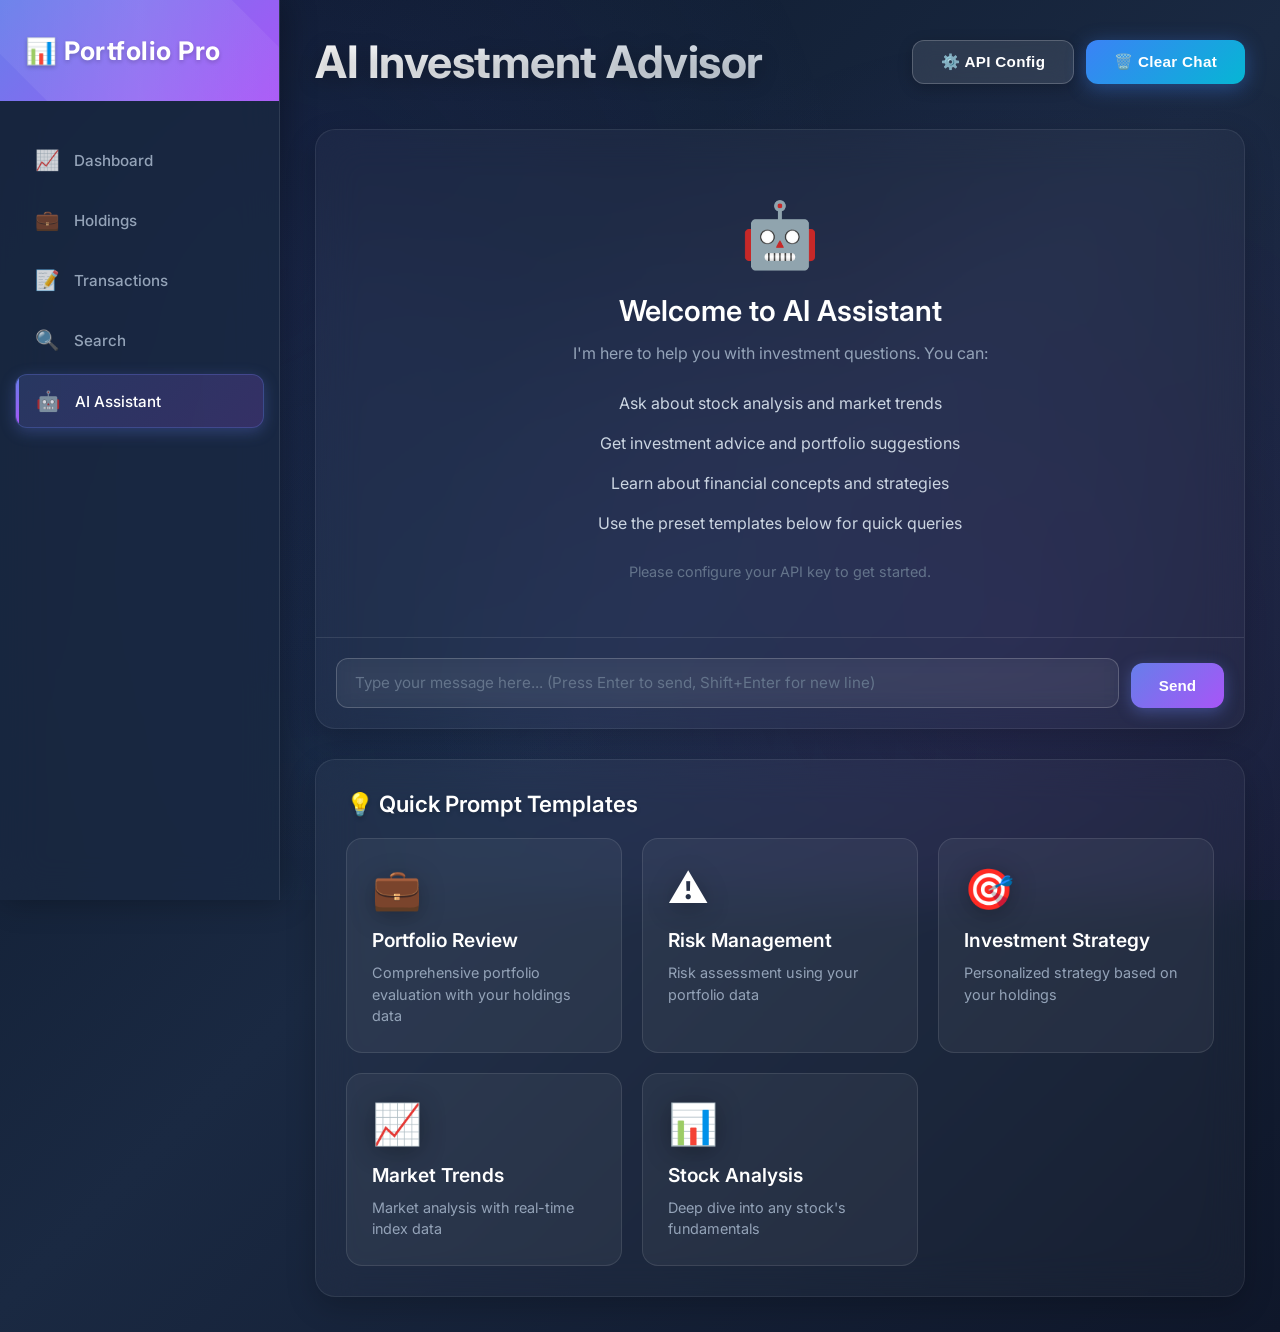
==== commit d73762c6: "add chart" ====
--- a/src/main/resources/static/ai-assistant.html
+++ b/src/main/resources/static/ai-assistant.html
@@ -3,15 +3,18 @@
 <head>
     <meta charset="UTF-8">
     <meta name="viewport" content="width=device-width, initial-scale=1.0">
-    <title>Portfolio - AI Assistant</title>
+    <title>Portfolio Pro - AI Assistant</title>
     <link rel="stylesheet" href="style.css">
+    <link rel="preconnect" href="https://fonts.googleapis.com">
+    <link rel="preconnect" href="https://fonts.gstatic.com" crossorigin>
+    <link href="https://fonts.googleapis.com/css2?family=Inter:wght@300;400;500;600;700;800&display=swap" rel="stylesheet">
 </head>
 <body>
     <div class="app-container">
-        <!-- Sidebar Navigation -->
+        <!-- Glassmorphism Sidebar -->
         <nav class="sidebar">
             <div class="sidebar-header">
-                <h2>📊 Portfolio</h2>
+                <h2>📊 Portfolio Pro</h2>
             </div>
             <ul class="sidebar-menu">
                 <li>
@@ -45,7 +48,7 @@
         <!-- Main Content -->
         <main class="main-content">
             <header class="top-header">
-                <h1>🤖 AI Assistant</h1>
+                <h1>AI Investment Advisor</h1>
                 <div class="header-actions">
                     <button class="btn btn-secondary" onclick="openApiConfigModal()">
                         ⚙️ API Config
--- a/src/main/resources/static/style.css
+++ b/src/main/resources/static/style.css
@@ -1,4 +1,6 @@
-/* ==================== Global Styles ==================== */
+/* ==================== Modern Portfolio Management System ==================== */
+/* Premium Business & Tech Aesthetic */
+
 * {
     margin: 0;
     padding: 0;
@@ -6,489 +8,777 @@
 }
 
 body {
-    font-family: 'Segoe UI', Tahoma, Geneva, Verdana, sans-serif;
-    background: linear-gradient(135deg, #667eea 0%, #764ba2 100%);
+    font-family: 'Inter', -apple-system, BlinkMacSystemFont, 'Segoe UI', Roboto, sans-serif;
+    background: linear-gradient(135deg, #0a1628 0%, #1a2942 50%, #0f172a 100%);
     min-height: 100vh;
+    color: #ffffff;
+    overflow-x: hidden;
+}
+
+/* ==================== Background Effects ==================== */
+body::before {
+    content: '';
+    position: fixed;
+    top: 0;
+    left: 0;
+    width: 100%;
+    height: 100%;
+    background: 
+        radial-gradient(circle at 20% 30%, rgba(99, 102, 241, 0.1) 0%, transparent 50%),
+        radial-gradient(circle at 80% 70%, rgba(168, 85, 247, 0.1) 0%, transparent 50%),
+        radial-gradient(circle at 40% 80%, rgba(59, 130, 246, 0.05) 0%, transparent 50%);
+    pointer-events: none;
+    z-index: 0;
 }
 
 /* ==================== App Layout ==================== */
 .app-container {
     display: flex;
     min-height: 100vh;
-}
-
-/* ==================== Sidebar ==================== */
+    position: relative;
+    z-index: 1;
+}
+
+/* ==================== Glassmorphism Sidebar ==================== */
 .sidebar {
-    width: 260px;
-    background: white;
-    box-shadow: 2px 0 10px rgba(0, 0, 0, 0.1);
+    width: 280px;
+    background: rgba(26, 41, 66, 0.8);
+    backdrop-filter: blur(20px);
+    -webkit-backdrop-filter: blur(20px);
+    border-right: 1px solid rgba(255, 255, 255, 0.1);
     display: flex;
     flex-direction: column;
     position: fixed;
     height: 100vh;
     z-index: 100;
+    box-shadow: 4px 0 30px rgba(0, 0, 0, 0.3);
 }
 
 .sidebar-header {
-    padding: 30px 20px;
-    background: linear-gradient(135deg, #667eea 0%, #764ba2 100%);
-    color: white;
+    padding: 35px 25px;
+    background: linear-gradient(135deg, #667eea 0%, #a855f7 100%);
+    position: relative;
+    overflow: hidden;
+}
+
+.sidebar-header::before {
+    content: '';
+    position: absolute;
+    top: -50%;
+    left: -50%;
+    width: 200%;
+    height: 200%;
+    background: linear-gradient(
+        45deg,
+        transparent,
+        rgba(255, 255, 255, 0.1),
+        transparent
+    );
+    transform: rotate(45deg);
+    animation: shimmer 3s infinite;
+}
+
+@keyframes shimmer {
+    0% { transform: translateX(-100%) rotate(45deg); }
+    100% { transform: translateX(100%) rotate(45deg); }
 }
 
 .sidebar-header h2 {
-    font-size: 1.5em;
-    font-weight: 600;
+    font-size: 1.6em;
+    font-weight: 700;
+    position: relative;
+    z-index: 1;
+    text-shadow: 0 2px 4px rgba(0, 0, 0, 0.2);
+    letter-spacing: 0.5px;
 }
 
 .sidebar-menu {
     list-style: none;
-    padding: 20px 0;
+    padding: 25px 0;
     flex: 1;
 }
 
 .sidebar-menu li {
-    margin: 5px 0;
+    margin: 8px 15px;
 }
 
 .sidebar-menu a {
     display: flex;
     align-items: center;
-    padding: 15px 25px;
-    color: #333;
+    padding: 14px 20px;
+    color: #94a3b8;
     text-decoration: none;
-    transition: all 0.3s;
-    border-left: 4px solid transparent;
+    transition: all 0.3s cubic-bezier(0.4, 0, 0.2, 1);
+    border-radius: 12px;
+    font-weight: 500;
+    font-size: 0.95em;
+    position: relative;
+    overflow: hidden;
+}
+
+.sidebar-menu a::before {
+    content: '';
+    position: absolute;
+    left: 0;
+    top: 0;
+    height: 100%;
+    width: 3px;
+    background: linear-gradient(180deg, #667eea, #a855f7);
+    transform: scaleY(0);
+    transition: transform 0.3s ease;
 }
 
 .sidebar-menu a:hover {
-    background: #f5f5f5;
-    border-left-color: #667eea;
+    background: rgba(102, 126, 234, 0.1);
+    color: #ffffff;
+    transform: translateX(5px);
+}
+
+.sidebar-menu a:hover::before {
+    transform: scaleY(1);
 }
 
 .sidebar-menu a span {
-    font-size: 1.2em;
-    margin-right: 12px;
+    font-size: 1.3em;
+    margin-right: 14px;
+    opacity: 0.8;
 }
 
 .sidebar-menu li.active a {
-    background: linear-gradient(135deg, #667eea 0%, #764ba2 100%);
-    color: white;
-    border-left-color: white;
+    background: linear-gradient(135deg, rgba(102, 126, 234, 0.2) 0%, rgba(168, 85, 247, 0.2) 100%);
+    color: #ffffff;
+    box-shadow: 0 4px 15px rgba(102, 126, 234, 0.3);
+    border: 1px solid rgba(102, 126, 234, 0.3);
+}
+
+.sidebar-menu li.active a::before {
+    transform: scaleY(1);
 }
 
 /* ==================== Main Content ==================== */
 .main-content {
-    margin-left: 260px;
+    margin-left: 280px;
     flex: 1;
-    padding: 30px;
+    padding: 35px;
     min-height: 100vh;
-    background: linear-gradient(135deg, #667eea 0%, #764ba2 100%);
+    position: relative;
 }
 
 .top-header {
     display: flex;
     justify-content: space-between;
     align-items: center;
-    margin-bottom: 30px;
+    margin-bottom: 40px;
 }
 
 .top-header h1 {
+    color: #ffffff;
+    font-size: 2.8em;
+    font-weight: 700;
+    letter-spacing: -0.5px;
+    text-shadow: 0 4px 20px rgba(0, 0, 0, 0.3);
+    background: linear-gradient(135deg, #ffffff 0%, #cbd5e1 100%);
+    -webkit-background-clip: text;
+    -webkit-text-fill-color: transparent;
+    background-clip: text;
+}
+
+.header-actions {
+    display: flex;
+    gap: 12px;
+}
+
+/* ==================== Premium Buttons ==================== */
+.btn {
+    padding: 12px 28px;
+    border: none;
+    border-radius: 12px;
+    font-size: 0.95em;
+    cursor: pointer;
+    transition: all 0.3s cubic-bezier(0.4, 0, 0.2, 1);
+    font-weight: 600;
+    letter-spacing: 0.3px;
+    position: relative;
+    overflow: hidden;
+    box-shadow: 0 4px 15px rgba(0, 0, 0, 0.2);
+}
+
+.btn::before {
+    content: '';
+    position: absolute;
+    top: 50%;
+    left: 50%;
+    width: 0;
+    height: 0;
+    border-radius: 50%;
+    background: rgba(255, 255, 255, 0.3);
+    transform: translate(-50%, -50%);
+    transition: width 0.6s, height 0.6s;
+}
+
+.btn:active::before {
+    width: 300px;
+    height: 300px;
+}
+
+.btn-primary {
+    background: linear-gradient(135deg, #667eea 0%, #a855f7 100%);
     color: white;
-    font-size: 2.5em;
-    font-weight: 600;
-}
-
-.header-actions {
-    display: flex;
-    gap: 15px;
-}
-
-/* ==================== Buttons ==================== */
-.btn {
-    padding: 12px 30px;
+    box-shadow: 0 4px 20px rgba(102, 126, 234, 0.4);
+}
+
+.btn-primary:hover {
+    transform: translateY(-3px);
+    box-shadow: 0 8px 30px rgba(102, 126, 234, 0.5);
+}
+
+.btn-secondary {
+    background: rgba(255, 255, 255, 0.1);
+    color: #ffffff;
+    border: 1px solid rgba(255, 255, 255, 0.2);
+    backdrop-filter: blur(10px);
+}
+
+.btn-secondary:hover {
+    background: rgba(255, 255, 255, 0.2);
+    transform: translateY(-2px);
+    box-shadow: 0 6px 20px rgba(255, 255, 255, 0.2);
+}
+
+.btn-info {
+    background: linear-gradient(135deg, #3b82f6 0%, #06b6d4 100%);
+    color: white;
+    box-shadow: 0 4px 20px rgba(59, 130, 246, 0.4);
+}
+
+.btn-info:hover {
+    transform: translateY(-3px);
+    box-shadow: 0 8px 30px rgba(59, 130, 246, 0.5);
+}
+
+.btn-warning {
+    background: linear-gradient(135deg, #f59e0b 0%, #ef4444 100%);
+    color: white;
+    box-shadow: 0 4px 20px rgba(245, 158, 11, 0.4);
+}
+
+.btn-warning:hover {
+    transform: translateY(-3px);
+    box-shadow: 0 8px 30px rgba(245, 158, 11, 0.5);
+}
+
+.action-btn {
+    padding: 8px 16px;
     border: none;
     border-radius: 8px;
-    font-size: 1em;
-    cursor: pointer;
-    transition: all 0.3s;
-    font-weight: 600;
-}
-
-.btn-primary {
-    background: linear-gradient(135deg, #667eea 0%, #764ba2 100%);
-    color: white;
-}
-
-.btn-primary:hover {
-    transform: translateY(-2px);
-    box-shadow: 0 4px 12px rgba(102, 126, 234, 0.4);
-}
-
-.btn-secondary {
-    background: white;
-    color: #333;
-}
-
-.btn-secondary:hover {
-    background: #f0f0f0;
-}
-
-.btn-info {
-    background: linear-gradient(135deg, #42a5f5 0%, #2196f3 100%);
-    color: white;
-}
-
-.btn-info:hover {
-    transform: translateY(-2px);
-    box-shadow: 0 4px 12px rgba(33, 150, 243, 0.4);
-}
-
-.btn-warning {
-    background: linear-gradient(135deg, #ff9800 0%, #f57c00 100%);
-    color: white;
-}
-
-.btn-warning:hover {
-    transform: translateY(-2px);
-    box-shadow: 0 4px 12px rgba(255, 152, 0, 0.4);
-}
-
-.action-btn {
-    padding: 6px 12px;
-    border: none;
-    border-radius: 5px;
     cursor: pointer;
     font-size: 0.85em;
-    margin-right: 5px;
-    transition: all 0.3s;
+    margin-right: 6px;
+    transition: all 0.3s cubic-bezier(0.4, 0, 0.2, 1);
+    font-weight: 600;
+    box-shadow: 0 2px 8px rgba(0, 0, 0, 0.2);
 }
 
 .btn-edit {
-    background: #ff9800;
+    background: linear-gradient(135deg, #f59e0b 0%, #d97706 100%);
     color: white;
 }
 
 .btn-edit:hover {
-    background: #f57c00;
+    transform: translateY(-2px);
+    box-shadow: 0 6px 20px rgba(245, 158, 11, 0.4);
 }
 
 .btn-sell {
-    background: #f44336;
+    background: linear-gradient(135deg, #ef4444 0%, #dc2626 100%);
     color: white;
 }
 
 .btn-sell:hover {
-    background: #d32f2f;
+    transform: translateY(-2px);
+    box-shadow: 0 6px 20px rgba(239, 68, 68, 0.4);
 }
 
 .btn-delete {
-    background: #f44336;
+    background: linear-gradient(135deg, #dc2626 0%, #b91c1c 100%);
     color: white;
 }
 
 .btn-delete:hover {
-    background: #d32f2f;
+    transform: translateY(-2px);
+    box-shadow: 0 6px 20px rgba(220, 38, 38, 0.4);
 }
 
 .btn-price {
-    background: #2196f3;
+    background: linear-gradient(135deg, #3b82f6 0%, #2563eb 100%);
     color: white;
 }
 
 .btn-price:hover {
-    background: #1976d2;
-}
-
-/* ==================== Summary Cards ==================== */
+    transform: translateY(-2px);
+    box-shadow: 0 6px 20px rgba(59, 130, 246, 0.4);
+}
+
+/* ==================== Premium Summary Cards ==================== */
 .summary-section {
     display: grid;
-    grid-template-columns: repeat(auto-fit, minmax(250px, 1fr));
-    gap: 20px;
-    margin-bottom: 30px;
+    grid-template-columns: repeat(auto-fit, minmax(260px, 1fr));
+    gap: 25px;
+    margin-bottom: 40px;
 }
 
 .summary-card {
-    background: white;
-    padding: 25px;
-    border-radius: 12px;
+    background: rgba(255, 255, 255, 0.05);
+    backdrop-filter: blur(20px);
+    -webkit-backdrop-filter: blur(20px);
+    padding: 30px;
+    border-radius: 20px;
     display: flex;
     align-items: center;
-    gap: 20px;
-    box-shadow: 0 4px 6px rgba(0, 0, 0, 0.1);
-    transition: transform 0.3s;
+    gap: 25px;
+    border: 1px solid rgba(255, 255, 255, 0.1);
+    transition: all 0.4s cubic-bezier(0.4, 0, 0.2, 1);
+    position: relative;
+    overflow: hidden;
+}
+
+.summary-card::before {
+    content: '';
+    position: absolute;
+    top: 0;
+    left: 0;
+    width: 100%;
+    height: 100%;
+    background: linear-gradient(135deg, rgba(102, 126, 234, 0.1) 0%, rgba(168, 85, 247, 0.1) 100%);
+    opacity: 0;
+    transition: opacity 0.3s ease;
+}
+
+.summary-card:hover::before {
+    opacity: 1;
 }
 
 .summary-card:hover {
-    transform: translateY(-5px);
-    box-shadow: 0 8px 12px rgba(0, 0, 0, 0.15);
+    transform: translateY(-8px);
+    box-shadow: 0 20px 40px rgba(0, 0, 0, 0.4);
+    border-color: rgba(102, 126, 234, 0.3);
 }
 
 .summary-icon {
-    font-size: 2.5em;
+    font-size: 2.8em;
+    background: linear-gradient(135deg, #667eea 0%, #a855f7 100%);
+    -webkit-background-clip: text;
+    -webkit-text-fill-color: transparent;
+    background-clip: text;
+    filter: drop-shadow(0 4px 12px rgba(102, 126, 234, 0.3));
 }
 
 .summary-value {
-    font-size: 1.8em;
-    font-weight: bold;
-    color: #333;
+    font-size: 2em;
+    font-weight: 700;
+    color: #ffffff;
+    text-shadow: 0 2px 8px rgba(0, 0, 0, 0.2);
 }
 
 /* ==================== Stats Section ==================== */
 .stats-section {
     display: grid;
     grid-template-columns: repeat(auto-fit, minmax(200px, 1fr));
-    gap: 20px;
-    margin-bottom: 30px;
+    gap: 25px;
+    margin-bottom: 40px;
 }
 
 .stat-card {
-    background: white;
+    background: rgba(255, 255, 255, 0.05);
+    backdrop-filter: blur(20px);
+    -webkit-backdrop-filter: blur(20px);
     padding: 25px;
-    border-radius: 12px;
+    border-radius: 20px;
     text-align: center;
-    box-shadow: 0 4px 6px rgba(0, 0, 0, 0.1);
-    transition: transform 0.3s;
+    border: 1px solid rgba(255, 255, 255, 0.1);
+    transition: all 0.4s cubic-bezier(0.4, 0, 0.2, 1);
+    position: relative;
+    overflow: hidden;
+}
+
+.stat-card::before {
+    content: '';
+    position: absolute;
+    top: -50%;
+    left: -50%;
+    width: 200%;
+    height: 200%;
+    background: radial-gradient(circle, rgba(255, 255, 255, 0.03) 0%, transparent 70%);
+    transform: rotate(45deg);
+    animation: pulse 3s infinite;
+}
+
+@keyframes pulse {
+    0%, 100% { transform: rotate(45deg) scale(1); }
+    50% { transform: rotate(45deg) scale(1.05); }
 }
 
 .stat-card:hover {
-    transform: translateY(-5px);
-    box-shadow: 0 8px 12px rgba(0, 0, 0, 0.15);
+    transform: translateY(-8px);
+    box-shadow: 0 20px 40px rgba(0, 0, 0, 0.4);
+    border-color: rgba(102, 126, 234, 0.3);
 }
 
 .stat-icon {
-    font-size: 2em;
-    margin-bottom: 10px;
+    font-size: 2.2em;
+    margin-bottom: 15px;
+    filter: drop-shadow(0 4px 12px rgba(0, 0, 0, 0.3));
 }
 
 .stat-label {
-    font-size: 0.9em;
-    color: #666;
-    margin-bottom: 10px;
+    font-size: 0.85em;
+    color: #94a3b8;
+    margin-bottom: 12px;
     font-weight: 500;
+    text-transform: uppercase;
+    letter-spacing: 1px;
 }
 
 .stat-value {
-    font-size: 2.5em;
-    font-weight: bold;
-    color: #333;
-}
-
-.stat-card.stock { background: linear-gradient(135deg, #e3f2fd 0%, #bbdefb 100%); }
-.stat-card.bond { background: linear-gradient(135deg, #fff3e0 0%, #ffe0b2 100%); }
-.stat-card.cash { background: linear-gradient(135deg, #e8f5e9 0%, #c8e6c9 100%); }
-.stat-card.buy { background: linear-gradient(135deg, #c8e6c9 0%, #a5d6a7 100%); }
-.stat-card.sell { background: linear-gradient(135deg, #ffcdd2 0%, #ef9a9a 100%); }
-.stat-card.total-amount { background: linear-gradient(135deg, #e1bee7 0%, #ce93d8 100%); }
-
-/* ==================== Charts Section ==================== */
+    font-size: 2.8em;
+    font-weight: 700;
+    color: #ffffff;
+    text-shadow: 0 2px 8px rgba(0, 0, 0, 0.2);
+}
+
+.stat-card.stock { 
+    background: linear-gradient(135deg, rgba(59, 130, 246, 0.15) 0%, rgba(37, 99, 235, 0.15) 100%);
+    border-color: rgba(59, 130, 246, 0.3);
+}
+
+.stat-card.bond { 
+    background: linear-gradient(135deg, rgba(245, 158, 11, 0.15) 0%, rgba(217, 119, 6, 0.15) 100%);
+    border-color: rgba(245, 158, 11, 0.3);
+}
+
+.stat-card.cash { 
+    background: linear-gradient(135deg, rgba(34, 197, 94, 0.15) 0%, rgba(22, 163, 74, 0.15) 100%);
+    border-color: rgba(34, 197, 94, 0.3);
+}
+
+.stat-card.buy { 
+    background: linear-gradient(135deg, rgba(239, 68, 68, 0.15) 0%, rgba(220, 38, 38, 0.15) 100%);
+    border-color: rgba(239, 68, 68, 0.3);
+}
+
+.stat-card.sell { 
+    background: linear-gradient(135deg, rgba(34, 197, 94, 0.15) 0%, rgba(22, 163, 74, 0.15) 100%);
+    border-color: rgba(34, 197, 94, 0.3);
+}
+
+.stat-card.total-amount { 
+    background: linear-gradient(135deg, rgba(168, 85, 247, 0.15) 0%, rgba(147, 51, 234, 0.15) 100%);
+    border-color: rgba(168, 85, 247, 0.3);
+}
+
+/* ==================== Premium Charts Section ==================== */
 .charts-section {
     display: grid;
-    grid-template-columns: repeat(auto-fit, minmax(400px, 1fr));
+    grid-template-columns: repeat(auto-fit, minmax(450px, 1fr));
     gap: 30px;
-    margin-bottom: 30px;
+    margin-bottom: 40px;
+}
+
+.charts-section .chart-container {
+    grid-column: auto;
+}
+
+.charts-section .chart-container.full-width {
+    grid-column: 1 / -1;
 }
 
 .chart-container {
-    background: white;
-    padding: 25px;
-    border-radius: 12px;
-    box-shadow: 0 4px 6px rgba(0, 0, 0, 0.1);
+    background: rgba(255, 255, 255, 0.05);
+    backdrop-filter: blur(20px);
+    -webkit-backdrop-filter: blur(20px);
+    padding: 30px;
+    border-radius: 20px;
+    border: 1px solid rgba(255, 255, 255, 0.1);
+    transition: all 0.4s cubic-bezier(0.4, 0, 0.2, 1);
+}
+
+.chart-container:hover {
+    transform: translateY(-5px);
+    box-shadow: 0 20px 40px rgba(0, 0, 0, 0.3);
+    border-color: rgba(102, 126, 234, 0.3);
 }
 
 .chart-card h3 {
-    color: #333;
-    margin-bottom: 20px;
-    font-size: 1.2em;
+    color: #ffffff;
+    margin-bottom: 25px;
+    font-size: 1.3em;
+    font-weight: 600;
+    text-shadow: 0 2px 4px rgba(0, 0, 0, 0.2);
 }
 
 .chart-wrapper {
     position: relative;
-    height: 300px;
+    height: 320px;
+}
+
+.chart-wrapper canvas {
+    display: block;
+    width: 100% !important;
+    height: 100% !important;
 }
 
 .chart-wrapper.small {
-    height: 250px;
+    height: 280px;
 }
 
 .chart-wrapper.large {
-    height: 500px;
-}
-
-/* ==================== Market Overview ==================== */
-.market-overview-section {
-    background: white;
-    padding: 25px;
-    border-radius: 12px;
-    box-shadow: 0 4px 6px rgba(0, 0, 0, 0.1);
-    margin-bottom: 30px;
-    animation: fadeIn 0.5s ease-in;
-}
-
-.market-overview-section h2 {
-    color: #333;
-    font-size: 1.5em;
-    margin-bottom: 25px;
-    display: flex;
-    align-items: center;
-    gap: 10px;
-}
-
-.market-charts-grid {
-    display: grid;
-    grid-template-columns: repeat(auto-fit, minmax(320px, 1fr));
-    gap: 25px;
-}
-
-.market-chart-card {
-    background: linear-gradient(135deg, #f8f9fa 0%, #e9ecef 100%);
-    padding: 20px;
-    border-radius: 12px;
-    box-shadow: 0 2px 8px rgba(0, 0, 0, 0.08);
-    transition: transform 0.3s, box-shadow 0.3s;
-    border: 1px solid #dee2e6;
-}
-
-.market-chart-card:hover {
-    transform: translateY(-5px);
-    box-shadow: 0 8px 20px rgba(0, 0, 0, 0.12);
-}
-
-.market-chart-card h3 {
-    color: #495057;
-    font-size: 1.1em;
-    font-weight: 600;
-    margin-bottom: 15px;
-    padding-bottom: 10px;
-    border-bottom: 2px solid #667eea;
-}
-
-@keyframes fadeIn {
-    from {
-        opacity: 0;
-        transform: translateY(20px);
-    }
-    to {
-        opacity: 1;
-        transform: translateY(0);
-    }
-}
-
-/* ==================== Charts Grid ==================== */
-.charts-grid {
-    display: grid;
-    grid-template-columns: repeat(auto-fit, minmax(350px, 1fr));
-    gap: 20px;
-    margin-top: 30px;
-}
-
-.chart-card.secondary {
-    background: white;
-    padding: 20px;
-    border-radius: 12px;
-    box-shadow: 0 2px 8px rgba(0, 0, 0, 0.08);
-    transition: transform 0.3s, box-shadow 0.3s;
-}
-
-.chart-card.secondary:hover {
-    transform: translateY(-3px);
-    box-shadow: 0 6px 16px rgba(0, 0, 0, 0.12);
-}
-
-.chart-card.secondary h3 {
-    color: #333;
-    font-size: 1.1em;
-    font-weight: 600;
-    margin-bottom: 15px;
-    padding-bottom: 10px;
-    border-bottom: 2px solid #667eea;
+    height: 550px;
+}
+
+/* ==================== Table Section ==================== */
+.table-section {
+    background: rgba(255, 255, 255, 0.03);
+    backdrop-filter: blur(20px);
+    -webkit-backdrop-filter: blur(20px);
+    border-radius: 20px;
+    padding: 30px;
+    border: 1px solid rgba(255, 255, 255, 0.08);
+    overflow-x: auto;
+    box-shadow: 0 10px 30px rgba(0, 0, 0, 0.2);
+}
+
+table {
+    width: 100%;
+    border-collapse: separate;
+    border-spacing: 0;
+}
+
+thead {
+    background: linear-gradient(135deg, rgba(102, 126, 234, 0.2) 0%, rgba(168, 85, 247, 0.2) 100%);
+}
+
+th {
+    padding: 18px 20px;
+    text-align: left;
+    font-weight: 600;
+    white-space: nowrap;
+    color: #ffffff;
+    font-size: 0.9em;
+    text-transform: uppercase;
+    letter-spacing: 0.5px;
+    border-bottom: 2px solid rgba(255, 255, 255, 0.1);
+}
+
+td {
+    padding: 16px 20px;
+    border-bottom: 1px solid rgba(255, 255, 255, 0.05);
+    color: #e2e8f0;
+    font-size: 0.95em;
+}
+
+tbody tr {
+    transition: all 0.3s ease;
+}
+
+tbody tr:hover {
+    background: rgba(102, 126, 234, 0.1);
+    transform: scale(1.01);
+}
+
+tbody tr:last-child td {
+    border-bottom: none;
+}
+
+/* ==================== Premium Badges ==================== */
+.badge {
+    display: inline-block;
+    padding: 6px 18px;
+    border-radius: 25px;
+    font-size: 0.8em;
+    font-weight: 600;
+    text-transform: uppercase;
+    letter-spacing: 0.5px;
+    box-shadow: 0 2px 8px rgba(0, 0, 0, 0.2);
+}
+
+.badge-stock { 
+    background: linear-gradient(135deg, rgba(59, 130, 246, 0.3) 0%, rgba(37, 99, 235, 0.3) 100%);
+    color: #60a5fa;
+    border: 1px solid rgba(59, 130, 246, 0.5);
+}
+
+.badge-bond { 
+    background: linear-gradient(135deg, rgba(245, 158, 11, 0.3) 0%, rgba(217, 119, 6, 0.3) 100%);
+    color: #fbbf24;
+    border: 1px solid rgba(245, 158, 11, 0.5);
+}
+
+.badge-cash { 
+    background: linear-gradient(135deg, rgba(34, 197, 94, 0.3) 0%, rgba(22, 163, 74, 0.3) 100%);
+    color: #4ade80;
+    border: 1px solid rgba(34, 197, 94, 0.5);
+}
+
+.badge-buy { 
+    background: linear-gradient(135deg, rgba(239, 68, 68, 0.3) 0%, rgba(220, 38, 38, 0.3) 100%);
+    color: #f87171;
+    border: 1px solid rgba(239, 68, 68, 0.5);
+}
+
+.badge-sell { 
+    background: linear-gradient(135deg, rgba(34, 197, 94, 0.3) 0%, rgba(22, 163, 74, 0.3) 100%);
+    color: #4ade80;
+    border: 1px solid rgba(34, 197, 94, 0.5);
+}
+
+/* ==================== Profit/Loss Colors ==================== */
+.profit-positive { 
+    color: #4ade80; 
+    font-weight: 600;
+    text-shadow: 0 0 20px rgba(74, 222, 128, 0.5);
+}
+
+.profit-negative { 
+    color: #f87171; 
+    font-weight: 600;
+    text-shadow: 0 0 20px rgba(248, 113, 113, 0.5);
+}
+
+.profit-neutral { 
+    color: #94a3b8; 
 }
 
 /* ==================== Holdings Overview ==================== */
 .holdings-overview-section,
 .transactions-section {
-    background: white;
+    background: rgba(255, 255, 255, 0.03);
+    backdrop-filter: blur(20px);
+    -webkit-backdrop-filter: blur(20px);
+    padding: 30px;
+    border-radius: 20px;
+    border: 1px solid rgba(255, 255, 255, 0.08);
+    margin-bottom: 40px;
+    box-shadow: 0 10px 30px rgba(0, 0, 0, 0.2);
+}
+
+.section-header {
+    display: flex;
+    justify-content: space-between;
+    align-items: center;
+    margin-bottom: 30px;
+}
+
+.section-header h2 {
+    color: #ffffff;
+    font-size: 1.8em;
+    font-weight: 600;
+    text-shadow: 0 2px 8px rgba(0, 0, 0, 0.3);
+}
+
+.view-all {
+    color: #667eea;
+    text-decoration: none;
+    font-weight: 600;
+    transition: all 0.3s ease;
+    padding: 8px 20px;
+    border-radius: 20px;
+    border: 1px solid rgba(102, 126, 234, 0.3);
+}
+
+.view-all:hover {
+    background: linear-gradient(135deg, rgba(102, 126, 234, 0.2) 0%, rgba(168, 85, 247, 0.2) 100%);
+    transform: translateX(5px);
+    box-shadow: 0 4px 15px rgba(102, 126, 234, 0.3);
+}
+
+.holdings-grid {
+    display: grid;
+    grid-template-columns: repeat(auto-fill, minmax(320px, 1fr));
+    gap: 25px;
+}
+
+.holding-card {
+    background: rgba(255, 255, 255, 0.05);
+    backdrop-filter: blur(20px);
+    -webkit-backdrop-filter: blur(20px);
     padding: 25px;
-    border-radius: 12px;
-    box-shadow: 0 4px 6px rgba(0, 0, 0, 0.1);
-    margin-bottom: 30px;
-}
-
-.section-header {
+    border-radius: 20px;
+    transition: all 0.4s cubic-bezier(0.4, 0, 0.2, 1);
+    border: 1px solid rgba(255, 255, 255, 0.1);
+    position: relative;
+    overflow: hidden;
+}
+
+.holding-card::before {
+    content: '';
+    position: absolute;
+    top: 0;
+    left: 0;
+    width: 100%;
+    height: 3px;
+    background: linear-gradient(90deg, #667eea, #a855f7, #667eea);
+    background-size: 200% 100%;
+    animation: gradientMove 3s linear infinite;
+}
+
+@keyframes gradientMove {
+    0% { background-position: 0% 50%; }
+    50% { background-position: 100% 50%; }
+    100% { background-position: 0% 50%; }
+}
+
+.holding-card:hover {
+    transform: translateY(-8px) scale(1.02);
+    box-shadow: 0 25px 50px rgba(0, 0, 0, 0.4);
+    border-color: rgba(102, 126, 234, 0.3);
+}
+
+.holding-card-header {
     display: flex;
     justify-content: space-between;
     align-items: center;
     margin-bottom: 20px;
 }
 
-.section-header h2 {
-    color: #333;
-    font-size: 1.5em;
-}
-
-.view-all {
-    color: #667eea;
-    text-decoration: none;
-    font-weight: 600;
-    transition: all 0.3s;
-}
-
-.view-all:hover {
-    color: #764ba2;
-}
-
-.holdings-grid {
-    display: grid;
-    grid-template-columns: repeat(auto-fill, minmax(300px, 1fr));
-    gap: 20px;
-}
-
-.holding-card {
-    background: linear-gradient(135deg, #f5f7fa 0%, #c3cfe2 100%);
-    padding: 20px;
-    border-radius: 12px;
-    transition: transform 0.3s;
-}
-
-.holding-card:hover {
-    transform: translateY(-5px);
-    box-shadow: 0 8px 12px rgba(0, 0, 0, 0.15);
-}
-
-.holding-card-header {
-    display: flex;
-    justify-content: space-between;
-    align-items: center;
-    margin-bottom: 15px;
-}
-
 .holding-card .ticker {
-    font-size: 1.5em;
-    font-weight: bold;
-    color: #333;
+    font-size: 1.6em;
+    font-weight: 700;
+    color: #ffffff;
+    text-shadow: 0 2px 8px rgba(0, 0, 0, 0.3);
 }
 
 .holding-card-body {
     display: grid;
     grid-template-columns: 1fr 1fr;
-    gap: 10px;
+    gap: 12px;
 }
 
 .holding-stat {
-    background: white;
-    padding: 10px;
-    border-radius: 8px;
+    background: rgba(255, 255, 255, 0.05);
+    padding: 12px 15px;
+    border-radius: 12px;
+    border: 1px solid rgba(255, 255, 255, 0.08);
+    transition: all 0.3s ease;
+}
+
+.holding-stat:hover {
+    background: rgba(255, 255, 255, 0.1);
+    transform: translateY(-2px);
 }
 
 .holding-stat .stat-label {
     font-size: 0.8em;
-    color: #666;
-    margin-bottom: 5px;
+    color: #94a3b8;
+    margin-bottom: 8px;
+    text-transform: uppercase;
+    letter-spacing: 0.5px;
 }
 
 .holding-stat .stat-value {
-    font-size: 1.1em;
-    font-weight: 600;
-    color: #333;
+    font-size: 1.2em;
+    font-weight: 600;
+    color: #ffffff;
+    text-shadow: 0 1px 4px rgba(0, 0, 0, 0.2);
 }
 
 /* ==================== Transactions ==================== */
@@ -502,40 +792,50 @@
     display: flex;
     align-items: center;
     gap: 20px;
-    padding: 15px;
-    background: #f9f9f9;
-    border-radius: 10px;
-    transition: all 0.3s;
+    padding: 18px;
+    background: rgba(255, 255, 255, 0.03);
+    border-radius: 15px;
+    transition: all 0.3s cubic-bezier(0.4, 0, 0.2, 1);
+    border: 1px solid rgba(255, 255, 255, 0.08);
 }
 
 .transaction-item:hover {
-    background: #f0f0f0;
+    background: rgba(102, 126, 234, 0.1);
+    transform: translateX(8px);
+    box-shadow: 0 10px 30px rgba(0, 0, 0, 0.3);
+    border-color: rgba(102, 126, 234, 0.3);
 }
 
 .transaction-icon {
-    width: 50px;
-    height: 50px;
-    border-radius: 50%;
+    width: 55px;
+    height: 55px;
+    border-radius: 15px;
     display: flex;
     align-items: center;
     justify-content: center;
-    font-size: 1.5em;
+    font-size: 1.6em;
+    box-shadow: 0 4px 15px rgba(0, 0, 0, 0.3);
+    flex-shrink: 0;
 }
 
 .transaction-buy {
-    background: linear-gradient(135deg, #c8e6c9 0%, #a5d6a7 100%);
+    background: linear-gradient(135deg, rgba(239, 68, 68, 0.3) 0%, rgba(220, 38, 38, 0.3) 100%);
+    border: 1px solid rgba(239, 68, 68, 0.5);
 }
 
 .transaction-sell {
-    background: linear-gradient(135deg, #ffcdd2 0%, #ef9a9a 100%);
+    background: linear-gradient(135deg, rgba(34, 197, 94, 0.3) 0%, rgba(22, 163, 74, 0.3) 100%);
+    border: 1px solid rgba(34, 197, 94, 0.5);
 }
 
 .transaction-deposit {
-    background: linear-gradient(135deg, #b3e5fc 0%, #81d4fa 100%);
+    background: linear-gradient(135deg, rgba(59, 130, 246, 0.3) 0%, rgba(37, 99, 235, 0.3) 100%);
+    border: 1px solid rgba(59, 130, 246, 0.5);
 }
 
 .transaction-withdraw {
-    background: linear-gradient(135deg, #ffe0b2 0%, #ffcc80 100%);
+    background: linear-gradient(135deg, rgba(245, 158, 11, 0.3) 0%, rgba(217, 119, 6, 0.3) 100%);
+    border: 1px solid rgba(245, 158, 11, 0.5);
 }
 
 .transaction-info {
@@ -543,266 +843,26 @@
 }
 
 .transaction-ticker {
-    font-size: 1.2em;
-    font-weight: bold;
-    color: #333;
-    margin-bottom: 5px;
+    font-size: 1.3em;
+    font-weight: 600;
+    color: #ffffff;
+    margin-bottom: 8px;
+    text-shadow: 0 2px 4px rgba(0, 0, 0, 0.2);
 }
 
 .transaction-details {
-    color: #666;
-    font-size: 0.9em;
+    color: #94a3b8;
+    font-size: 0.95em;
 }
 
 .transaction-amount {
-    font-size: 1.2em;
-    font-weight: bold;
-    color: #333;
-}
-
-/* ==================== Table Section ==================== */
-.table-section {
-    background: white;
-    border-radius: 12px;
-    padding: 20px;
-    box-shadow: 0 4px 6px rgba(0, 0, 0, 0.1);
-    overflow-x: auto;
-}
-
-table {
-    width: 100%;
-    border-collapse: collapse;
-}
-
-thead {
-    background: linear-gradient(135deg, #667eea 0%, #764ba2 100%);
-    color: white;
-}
-
-th {
-    padding: 15px;
-    text-align: left;
-    font-weight: 600;
-    white-space: nowrap;
-}
-
-td {
-    padding: 12px 15px;
-    border-bottom: 1px solid #e0e0e0;
-}
-
-tbody tr:hover {
-    background: #f0f0f0;
-}
-
-/* ==================== Badges ==================== */
-.badge {
-    display: inline-block;
-    padding: 5px 15px;
-    border-radius: 20px;
-    font-size: 0.85em;
-    font-weight: 600;
-}
-
-.badge-stock { background: #e3f2fd; color: #1976d2; }
-.badge-bond { background: #fff3e0; color: #f57c00; }
-.badge-cash { background: #e8f5e9; color: #388e3c; }
-.badge-buy { background: #c8e6c9; color: #388e3c; }
-.badge-sell { background: #ffcdd2; color: #d32f2f; }
-.transaction-buy { background: #c8e6c9; color: #388e3c; }
-.transaction-sell { background: #ffcdd2; color: #d32f2f; }
-
-/* ==================== Profit/Loss Colors ==================== */
-.profit-positive { color: #4caf50; font-weight: bold; }
-.profit-negative { color: #f44336; font-weight: bold; }
-.profit-neutral { color: #666; }
-
-/* ==================== Search Section ==================== */
-.search-section {
-    background: white;
-    padding: 25px;
-    border-radius: 12px;
-    box-shadow: 0 4px 6px rgba(0, 0, 0, 0.1);
-    margin-bottom: 30px;
-}
-
-.search-box {
-    display: flex;
-    gap: 15px;
-    margin-bottom: 20px;
-}
-
-.search-box input {
-    flex: 1;
-    padding: 15px 20px;
-    border: 2px solid #e0e0e0;
-    border-radius: 8px;
-    font-size: 1em;
-    transition: border-color 0.3s;
-}
-
-.search-box input:focus {
-    outline: none;
-    border-color: #667eea;
-}
-
-.quick-search {
-    display: flex;
-    align-items: center;
-    gap: 10px;
-    flex-wrap: wrap;
-}
-
-.quick-search span {
-    color: #666;
-    font-weight: 600;
-}
-
-.quick-btn {
-    padding: 8px 20px;
-    background: #f0f0f0;
-    border: none;
-    border-radius: 20px;
-    cursor: pointer;
-    transition: all 0.3s;
-    font-weight: 600;
-}
-
-.quick-btn:hover {
-    background: #667eea;
-    color: white;
-}
-
-/* ==================== Stock Details ==================== */
-.stock-details-section {
-    background: white;
-    padding: 25px;
-    border-radius: 12px;
-    box-shadow: 0 4px 6px rgba(0, 0, 0, 0.1);
-    margin-bottom: 30px;
-}
-
-.stock-header {
-    display: flex;
-    justify-content: space-between;
-    align-items: center;
-    margin-bottom: 30px;
-    padding-bottom: 20px;
-    border-bottom: 2px solid #e0e0e0;
-}
-
-.stock-info h2 {
-    font-size: 2em;
-    color: #333;
-    margin-bottom: 10px;
-}
-
-.stock-ticker {
-    font-size: 1.2em;
-    color: #666;
-    font-weight: 600;
-}
-
-.stock-price {
-    text-align: right;
-}
-
-.current-price {
-    font-size: 2.5em;
-    font-weight: bold;
-    color: #333;
-    margin-bottom: 10px;
-}
-
-.price-change {
-    font-size: 1.2em;
-    font-weight: 600;
-}
-
-.stock-stats-grid {
-    display: grid;
-    grid-template-columns: repeat(auto-fit, minmax(150px, 1fr));
-    gap: 20px;
-    margin-bottom: 30px;
-}
-
-.stock-stat {
-    background: #f9f9f9;
-    padding: 20px;
-    border-radius: 10px;
-    text-align: center;
-}
-
-.stock-stat .stat-label {
-    font-size: 0.9em;
-    color: #666;
-    margin-bottom: 10px;
-}
-
-.stock-stat .stat-value {
-    font-size: 1.3em;
-    font-weight: bold;
-    color: #333;
-}
-
-/* ==================== Chart Section ==================== */
-.chart-section {
-    background: #f9f9f9;
-    padding: 25px;
-    border-radius: 12px;
-    margin-bottom: 30px;
-}
-
-.chart-header {
-    display: flex;
-    justify-content: space-between;
-    align-items: center;
-    margin-bottom: 20px;
-}
-
-.chart-header h3 {
-    color: #333;
-    font-size: 1.3em;
-}
-
-.chart-controls {
-    display: flex;
-    gap: 10px;
-}
-
-.chart-btn {
-    padding: 8px 20px;
-    background: white;
-    border: 2px solid #e0e0e0;
-    border-radius: 20px;
-    cursor: pointer;
-    transition: all 0.3s;
-    font-weight: 600;
-}
-
-.chart-btn:hover {
-    border-color: #667eea;
-    color: #667eea;
-}
-
-.chart-btn.active {
-    background: linear-gradient(135deg, #667eea 0%, #764ba2 100%);
-    color: white;
-    border-color: transparent;
-}
-
-.chart-section .chart-wrapper {
-    height: 400px;
-}
-
-/* ==================== Stock Actions ==================== */
-.stock-actions {
-    display: flex;
-    gap: 15px;
-    margin-top: 20px;
-}
-
-/* ==================== Modal ==================== */
+    font-size: 1.4em;
+    font-weight: 700;
+    color: #ffffff;
+    text-shadow: 0 2px 8px rgba(0, 0, 0, 0.3);
+}
+
+/* ==================== Premium Modal ==================== */
 .modal {
     display: none;
     position: fixed;
@@ -811,759 +871,151 @@
     top: 0;
     width: 100%;
     height: 100%;
-    background: rgba(0, 0, 0, 0.5);
+    background: rgba(0, 0, 0, 0.8);
+    backdrop-filter: blur(10px);
+    -webkit-backdrop-filter: blur(10px);
 }
 
 .modal-content {
-    background: white;
+    background: rgba(26, 41, 66, 0.95);
+    backdrop-filter: blur(30px);
+    -webkit-backdrop-filter: blur(30px);
     margin: 5% auto;
-    padding: 30px;
-    border-radius: 15px;
+    padding: 40px;
+    border-radius: 24px;
     width: 90%;
-    max-width: 600px;
-    box-shadow: 0 20px 60px rgba(0, 0, 0, 0.3);
-    animation: slideDown 0.3s ease;
+    max-width: 650px;
+    box-shadow: 0 30px 80px rgba(0, 0, 0, 0.5);
+    border: 1px solid rgba(255, 255, 255, 0.1);
+    animation: modalSlideIn 0.4s cubic-bezier(0.4, 0, 0.2, 1);
     max-height: 90vh;
     overflow-y: auto;
 }
 
-@keyframes slideDown {
+@keyframes modalSlideIn {
     from {
-        transform: translateY(-50px);
+        transform: translateY(-30px) scale(0.95);
         opacity: 0;
     }
     to {
-        transform: translateY(0);
+        transform: translateY(0) scale(1);
         opacity: 1;
     }
 }
 
 .close {
-    color: #aaa;
+    color: #94a3b8;
     float: right;
-    font-size: 28px;
+    font-size: 32px;
     font-weight: bold;
     cursor: pointer;
+    transition: all 0.3s ease;
+    line-height: 1;
 }
 
 .close:hover {
-    color: #000;
+    color: #ffffff;
+    transform: rotate(90deg);
 }
 
 .modal-content h2 {
+    margin-bottom: 30px;
+    color: #ffffff;
+    font-size: 2em;
+    font-weight: 700;
+    text-shadow: 0 2px 8px rgba(0, 0, 0, 0.3);
+}
+
+/* ==================== Form Elements ==================== */
+.form-group {
     margin-bottom: 25px;
-    color: #333;
-}
-
-/* ==================== AI Analysis Modal ==================== */
-.ai-analysis-modal {
-    max-width: 800px;
-    width: 95%;
-}
-
-.ai-modal-header {
-    border-bottom: 2px solid #f0f0f0;
-    padding-bottom: 15px;
-    margin-bottom: 20px;
-    display: flex;
-    justify-content: space-between;
-    align-items: center;
-}
-
-.ai-modal-header h2 {
-    margin: 0;
-    flex: 1;
-}
-
-.ai-modal-status {
-    flex-shrink: 0;
-}
-
-.ai-modal-body {
-    max-height: 60vh;
-    overflow-y: auto;
-    padding-right: 10px;
-}
-
-.ai-modal-footer {
-    border-top: 2px solid #f0f0f0;
-    padding-top: 20px;
-    margin-top: 20px;
-    display: flex;
-    justify-content: flex-end;
-    gap: 10px;
-}
-
-/* AI Loading Animation */
-.ai-loading {
-    display: flex;
-    align-items: center;
-    gap: 15px;
-    padding: 40px;
-    color: #666;
-    font-size: 1.1em;
-}
-
-.loading-spinner {
-    width: 40px;
-    height: 40px;
-    border: 4px solid #f3f3f3;
-    border-top: 4px solid #667eea;
-    border-radius: 50%;
-    animation: spin 1s linear infinite;
-}
-
-@keyframes spin {
-    0% { transform: rotate(0deg); }
-    100% { transform: rotate(360deg); }
-}
-
-/* AI Error */
-.ai-error {
-    background: #ffebee;
-    color: #c62828;
-    padding: 20px;
-    border-radius: 8px;
-    border-left: 4px solid #ef5350;
-    text-align: center;
-}
-
-/* AI Content Styling */
-.ai-content {
-    line-height: 1.7;
-    color: #333;
-}
-
-.ai-paragraph {
-    margin-bottom: 15px;
-    line-height: 1.6;
-}
-
-/* Headers */
-.ai-h1 {
-    font-size: 1.8em;
-    font-weight: 700;
-    color: #667eea;
-    margin: 25px 0 15px 0;
-    padding-bottom: 10px;
-    border-bottom: 2px solid #667eea;
-}
-
-.ai-h2 {
-    font-size: 1.5em;
-    font-weight: 600;
-    color: #764ba2;
-    margin: 20px 0 12px 0;
-    padding-bottom: 8px;
-    border-bottom: 1px solid #e0e0e0;
-}
-
-.ai-h3 {
-    font-size: 1.3em;
-    font-weight: 600;
-    color: #333;
-    margin: 18px 0 10px 0;
-}
-
-/* Text formatting */
-.ai-bold {
-    color: #667eea;
-    font-weight: 600;
-}
-
-.ai-italic {
-    color: #666;
-    font-style: italic;
-}
-
-/* Lists */
-.ai-list-numbered {
-    list-style-type: decimal;
-    margin: 15px 0;
-    padding-left: 25px;
-}
-
-.ai-list-numbered li {
-    margin: 8px 0;
-    line-height: 1.5;
-}
-
-.ai-list-bullet {
-    list-style-type: disc;
-    margin: 15px 0;
-    padding-left: 25px;
-}
-
-.ai-list-bullet li {
-    margin: 8px 0;
-    line-height: 1.5;
-}
-
-.ai-list-bullet li::marker {
-    color: #667eea;
-}
-
-/* Code blocks */
-.ai-code-block {
-    background: #1e1e1e;
-    color: #d4d4d4;
-    padding: 15px;
-    border-radius: 8px;
-    overflow-x: auto;
-    font-family: 'Courier New', 'Monaco', 'Consolas', monospace;
-    font-size: 0.9em;
-    line-height: 1.5;
-    margin: 15px 0;
-}
-
-.ai-code-block code {
-    background: none;
-    padding: 0;
-    color: inherit;
-}
-
-.ai-inline-code {
-    background: #f0f0f0;
-    color: #e91e63;
-    padding: 3px 8px;
-    border-radius: 4px;
-    font-family: 'Courier New', monospace;
-    font-size: 0.9em;
-}
-
-/* Horizontal rule */
-.ai-hr {
-    border: none;
-    height: 2px;
-    background: linear-gradient(90deg, transparent 0%, #667eea 50%, transparent 100%);
-    margin: 25px 0;
-}
-
-/* Line breaks */
-.ai-br {
-    display: block;
-    height: 0.5em;
-}
-
-/* Custom scrollbar for AI modal */
-.ai-modal-body::-webkit-scrollbar {
-    width: 8px;
-}
-
-.ai-modal-body::-webkit-scrollbar-track {
-    background: #f1f1f1;
-    border-radius: 10px;
-}
-
-.ai-modal-body::-webkit-scrollbar-thumb {
-    background: #667eea;
-    border-radius: 10px;
-}
-
-.ai-modal-body::-webkit-scrollbar-thumb:hover {
-    background: #5568d3;
-}
-
-.form-group {
-    margin-bottom: 20px;
 }
 
 .form-group label {
     display: block;
-    margin-bottom: 8px;
-    color: #333;
+    margin-bottom: 10px;
+    color: #e2e8f0;
     font-weight: 500;
+    font-size: 0.95em;
 }
 
 .form-group input,
 .form-group select {
     width: 100%;
-    padding: 12px;
-    border: 1px solid #ddd;
-    border-radius: 8px;
+    padding: 14px 18px;
+    border: 1px solid rgba(255, 255, 255, 0.2);
+    border-radius: 12px;
     font-size: 1em;
-    transition: border-color 0.3s;
+    transition: all 0.3s cubic-bezier(0.4, 0, 0.2, 1);
+    background: rgba(255, 255, 255, 0.05);
+    color: #ffffff;
+    backdrop-filter: blur(10px);
+}
+
+.form-group input::placeholder {
+    color: #64748b;
 }
 
 .form-group input:focus,
 .form-group select:focus {
     outline: none;
     border-color: #667eea;
-    box-shadow: 0 0 0 3px rgba(102, 126, 234, 0.1);
+    box-shadow: 0 0 0 4px rgba(102, 126, 234, 0.2);
+    background: rgba(255, 255, 255, 0.08);
+}
+
+.info-text {
+    color: #94a3b8;
+    font-size: 0.85em;
+    margin-top: 8px;
+    display: block;
+}
+
+.warning-text {
+    font-size: 0.9em;
+    margin-top: 8px;
+    display: block;
 }
 
 /* ==================== Empty State ==================== */
 .empty-state {
     text-align: center;
-    padding: 40px;
-    color: #666;
+    padding: 60px 30px;
+    color: #64748b;
     font-size: 1.1em;
-}
-
-/* ==================== Search Results ==================== */
-.search-results-section {
-    background: white;
-    padding: 25px;
-    border-radius: 12px;
-    box-shadow: 0 4px 6px rgba(0, 0, 0, 0.1);
-}
-
-.search-results-section h3 {
-    color: #333;
-    margin-bottom: 20px;
-    font-size: 1.3em;
-}
-
-.search-results-list {
-    display: flex;
-    flex-direction: column;
-    gap: 15px;
-}
-
-.search-result-item {
-    display: flex;
-    align-items: center;
-    gap: 20px;
-    padding: 15px;
-    background: #f9f9f9;
-    border-radius: 10px;
-    cursor: pointer;
-    transition: all 0.3s;
-}
-
-.search-result-item:hover {
-    background: #e3f2fd;
-    transform: translateX(5px);
-    box-shadow: 0 2px 8px rgba(0, 0, 0, 0.1);
-}
-
-.result-ticker {
-    flex: 0 0 120px;
-    font-size: 1.3em;
-    font-weight: bold;
-    color: #667eea;
-}
-
-.result-name {
-    flex: 1;
-    font-size: 1.1em;
-    color: #333;
-}
-
-.result-price {
-    flex: 0 0 120px;
-    font-size: 1.2em;
-    font-weight: bold;
-    color: #4caf50;
-    text-align: right;
-}
-
-/* ==================== Volume Display ==================== */
-.volume-display {
-    display: flex;
-    flex-direction: column;
-    gap: 15px;
-    padding: 30px;
-    background: white;
-    border-radius: 10px;
-    box-shadow: 0 2px 8px rgba(0, 0, 0, 0.1);
-}
-
-.volume-info {
-    display: flex;
-    justify-content: space-between;
-    align-items: center;
-}
-
-.volume-label {
-    font-size: 1.1em;
-    color: #666;
-    font-weight: 500;
-}
-
-.volume-value {
-    font-size: 1.8em;
-    font-weight: bold;
-    color: #333;
-}
-
-.volume-bar-container {
-    width: 100%;
-    height: 30px;
-    background: #f0f0f0;
-    border-radius: 15px;
-    overflow: hidden;
-    box-shadow: inset 0 2px 4px rgba(0, 0, 0, 0.1);
-}
-
-.volume-bar {
-    height: 100%;
-    border-radius: 15px;
-    transition: width 0.5s ease-in-out;
-    position: relative;
-    background-size: 200% 100%;
-    animation: shimmer 2s infinite linear;
-}
-
-@keyframes shimmer {
-    0% {
-        background-position: 200% 0;
-    }
-    100% {
-        background-position: -200% 0;
-    }
-}
-
-/* ==================== AI Assistant ==================== */
-.chat-container {
-    display: flex;
-    flex-direction: column;
-    height: 600px;
-    background: white;
-    border-radius: 12px;
-    box-shadow: 0 4px 6px rgba(0, 0, 0, 0.1);
-    overflow: hidden;
-    margin-bottom: 30px;
-}
-
-.chat-messages {
-    flex: 1;
-    overflow-y: auto;
-    padding: 20px;
-    display: flex;
-    flex-direction: column;
-    gap: 15px;
-    background: #f8f9fa;
-}
-
-.welcome-message {
-    text-align: center;
-    padding: 40px 20px;
-    max-width: 600px;
-    margin: 0 auto;
-}
-
-.welcome-icon {
-    font-size: 4em;
-    margin-bottom: 20px;
-}
-
-.welcome-message h2 {
-    color: #333;
-    margin-bottom: 15px;
-    font-size: 1.8em;
-}
-
-.welcome-message p {
-    color: #666;
-    margin-bottom: 10px;
-}
-
-.welcome-message ul {
-    text-align: left;
-    margin: 20px 0;
-    padding-left: 30px;
-}
-
-.welcome-message li {
-    color: #666;
-    margin: 8px 0;
-    font-size: 1.05em;
-}
-
-.welcome-message .note {
-    color: #999;
-    font-style: italic;
-    margin-top: 25px;
-    font-size: 0.95em;
-}
-
-.message {
-    display: flex;
-    gap: 12px;
-    max-width: 80%;
-    animation: slideIn 0.3s ease-out;
-}
-
-@keyframes slideIn {
-    from {
-        opacity: 0;
-        transform: translateY(10px);
-    }
-    to {
-        opacity: 1;
-        transform: translateY(0);
-    }
-}
-
-.message-user {
-    align-self: flex-end;
-    flex-direction: row-reverse;
-}
-
-.message-assistant {
-    align-self: flex-start;
-}
-
-.message-error {
-    align-self: center;
-    max-width: 90%;
-}
-
-.message-avatar {
-    flex-shrink: 0;
-    width: 40px;
-    height: 40px;
-    border-radius: 50%;
-    display: flex;
-    align-items: center;
-    justify-content: center;
-    font-size: 1.5em;
-}
-
-.message-user .message-avatar {
-    background: linear-gradient(135deg, #667eea 0%, #764ba2 100%);
-    color: white;
-}
-
-.message-assistant .message-avatar {
-    background: linear-gradient(135deg, #43e97b 0%, #38f9d7 100%);
-    color: white;
-}
-
-.message-error .message-avatar {
-    background: #ef5350;
-    color: white;
-}
-
-.message-content {
-    flex: 1;
-    display: flex;
-    flex-direction: column;
-}
-
-.message-user .message-content {
-    align-items: flex-end;
-}
-
-.message-text {
-    padding: 12px 16px;
-    border-radius: 12px;
-    line-height: 1.5;
-    word-wrap: break-word;
-    position: relative;
-}
-
-.message-user .message-text {
-    background: linear-gradient(135deg, #667eea 0%, #764ba2 100%);
-    color: white;
-    border-bottom-right-radius: 4px;
-}
-
-.message-assistant .message-text {
-    background: white;
-    color: #333;
-    border: 1px solid #e0e0e0;
-    border-bottom-left-radius: 4px;
-    box-shadow: 0 1px 3px rgba(0, 0, 0, 0.1);
-}
-
-.message-error .message-text {
-    background: #ffebee;
-    color: #c62828;
-    border: 1px solid #ef5350;
-    text-align: center;
-}
-
-.message-text strong {
-    font-weight: 600;
-}
-
-.message-text em {
-    font-style: italic;
-}
-
-.message-text code {
-    background: rgba(0, 0, 0, 0.1);
-    padding: 2px 6px;
-    border-radius: 4px;
-    font-family: 'Courier New', monospace;
-    font-size: 0.9em;
-}
-
-.message-text .list-item {
-    margin: 5px 0;
-    padding-left: 10px;
-}
-
-.message-time {
-    font-size: 0.75em;
-    color: #999;
-    margin-top: 4px;
-}
-
-.message-user .message-time {
-    text-align: right;
-}
-
-.typing-dots {
-    display: flex;
-    gap: 4px;
-    padding: 12px 16px;
-    background: white;
-    border-radius: 12px;
-    border: 1px solid #e0e0e0;
-    border-bottom-left-radius: 4px;
-}
-
-.typing-dots span {
+    background: rgba(255, 255, 255, 0.02);
+    border-radius: 20px;
+    border: 2px dashed rgba(255, 255, 255, 0.1);
+}
+
+/* ==================== Custom Scrollbar ==================== */
+::-webkit-scrollbar {
     width: 8px;
     height: 8px;
-    background: #999;
-    border-radius: 50%;
-    animation: bounce 1.4s infinite ease-in-out both;
-}
-
-.typing-dots span:nth-child(1) {
-    animation-delay: -0.32s;
-}
-
-.typing-dots span:nth-child(2) {
-    animation-delay: -0.16s;
-}
-
-@keyframes bounce {
-    0%, 80%, 100% {
-        transform: scale(0);
-    }
-    40% {
-        transform: scale(1);
-    }
-}
-
-.chat-input-container {
-    background: white;
-    border-top: 1px solid #e0e0e0;
-    padding: 15px 20px;
-}
-
-.input-wrapper {
-    display: flex;
-    gap: 10px;
-    align-items: flex-end;
-}
-
-#messageInput {
-    flex: 1;
-    border: 1px solid #e0e0e0;
-    border-radius: 20px;
-    padding: 10px 15px;
-    font-size: 1em;
-    font-family: inherit;
-    resize: none;
-    outline: none;
-    transition: border-color 0.3s;
-    max-height: 150px;
-    overflow-y: auto;
-}
-
-#messageInput:focus {
-    border-color: #667eea;
-}
-
-.send-btn {
-    background: linear-gradient(135deg, #667eea 0%, #764ba2 100%);
-    color: white;
-    border: none;
-    padding: 10px 25px;
-    border-radius: 20px;
-    cursor: pointer;
-    font-size: 1em;
-    font-weight: 600;
-    transition: transform 0.2s, box-shadow 0.2s;
-    white-space: nowrap;
-}
-
-.send-btn:hover {
-    transform: translateY(-2px);
-    box-shadow: 0 4px 12px rgba(102, 126, 234, 0.4);
-}
-
-.send-btn:active {
-    transform: translateY(0);
-}
-
-.send-btn:disabled {
-    opacity: 0.6;
-    cursor: not-allowed;
-    transform: none;
-}
-
-/* ==================== Prompt Templates ==================== */
-.prompt-templates {
-    background: white;
-    padding: 25px;
-    border-radius: 12px;
-    box-shadow: 0 2px 8px rgba(0, 0, 0, 0.1);
-}
-
-.prompt-templates h3 {
-    color: #333;
-    margin-bottom: 20px;
-    font-size: 1.4em;
-    display: flex;
-    align-items: center;
-    gap: 10px;
-}
-
-.templates-grid {
-    display: grid;
-    grid-template-columns: repeat(auto-fit, minmax(280px, 1fr));
-    gap: 20px;
-}
-
-.template-card {
-    background: linear-gradient(135deg, #f8f9fa 0%, #e9ecef 100%);
-    padding: 20px;
-    border-radius: 12px;
-    cursor: pointer;
-    transition: all 0.3s;
-    border: 2px solid transparent;
-}
-
-.template-card:hover {
-    transform: translateY(-5px);
-    box-shadow: 0 8px 20px rgba(0, 0, 0, 0.15);
-    border-color: #667eea;
-    background: linear-gradient(135deg, #e8f4fd 0%, #d1e9fc 100%);
-}
-
-.template-icon {
-    font-size: 2.5em;
-    margin-bottom: 12px;
-}
-
-.template-title {
-    font-size: 1.2em;
-    font-weight: 600;
-    color: #333;
-    margin-bottom: 8px;
-}
-
-.template-desc {
-    font-size: 0.9em;
-    color: #666;
-    line-height: 1.4;
+}
+
+::-webkit-scrollbar-track {
+    background: rgba(255, 255, 255, 0.05);
+    border-radius: 10px;
+}
+
+::-webkit-scrollbar-thumb {
+    background: linear-gradient(135deg, #667eea 0%, #a855f7 100%);
+    border-radius: 10px;
+}
+
+::-webkit-scrollbar-thumb:hover {
+    background: linear-gradient(135deg, #5a67d8 0%, #9333ea 100%);
 }
 
 /* ==================== Responsive Design ==================== */
 @media (max-width: 1200px) {
     .sidebar {
-        width: 220px;
+        width: 240px;
     }
 
     .main-content {
-        margin-left: 220px;
+        margin-left: 240px;
     }
 
     .charts-section {
@@ -1580,23 +1032,24 @@
 
     .main-content {
         margin-left: 0;
-        padding: 15px;
+        padding: 20px;
     }
 
     .sidebar-menu {
         display: flex;
         flex-wrap: wrap;
-        padding: 10px;
+        padding: 15px;
     }
 
     .sidebar-menu li {
         flex: 1;
         text-align: center;
+        margin: 5px;
     }
 
     .top-header {
         flex-direction: column;
-        gap: 15px;
+        gap: 20px;
         text-align: center;
     }
 
@@ -1613,19 +1066,14 @@
         grid-template-columns: 1fr;
     }
 
-    .stock-header {
-        flex-direction: column;
-        text-align: center;
-        gap: 20px;
-    }
-
-    .stock-price {
-        text-align: center;
-    }
-
-    .charts-section,
-    .stock-stats-grid {
+    .summary-section,
+    .stats-section {
         grid-template-columns: 1fr;
+    }
+
+    .modal-content {
+        margin: 10% auto;
+        padding: 25px;
     }
 }
 
@@ -1634,13 +1082,12 @@
         font-size: 14px;
     }
 
-    .summary-section,
-    .stats-section {
+    .top-header h1 {
+        font-size: 2em;
+    }
+
+    .holding-card-body {
         grid-template-columns: 1fr;
-    }
-
-    .stock-stats-grid {
-        grid-template-columns: 1fr 1fr;
     }
 
     .transaction-item {
@@ -1648,8 +1095,871 @@
         text-align: center;
     }
 
-    .modal-content {
-        margin: 10% auto;
-        padding: 20px;
-    }
-}
+    .transaction-icon {
+        margin: 0 auto;
+    }
+}
+
+/* ==================== Chat & AI Assistant ==================== */
+.chat-container {
+    background: rgba(255, 255, 255, 0.03);
+    backdrop-filter: blur(20px);
+    -webkit-backdrop-filter: blur(20px);
+    border-radius: 20px;
+    border: 1px solid rgba(255, 255, 255, 0.08);
+    margin-bottom: 30px;
+    display: flex;
+    flex-direction: column;
+    height: 600px;
+    box-shadow: 0 10px 30px rgba(0, 0, 0, 0.2);
+}
+
+.chat-messages {
+    flex: 1;
+    overflow-y: auto;
+    padding: 25px;
+    display: flex;
+    flex-direction: column;
+    gap: 20px;
+}
+
+.welcome-message {
+    text-align: center;
+    padding: 40px 20px;
+    color: #94a3b8;
+}
+
+.welcome-message .welcome-icon {
+    font-size: 4em;
+    margin-bottom: 20px;
+}
+
+.welcome-message h2 {
+    color: #ffffff;
+    font-size: 1.8em;
+    margin-bottom: 15px;
+    font-weight: 600;
+}
+
+.welcome-message ul {
+    list-style: none;
+    margin: 20px 0;
+    padding: 0;
+}
+
+.welcome-message li {
+    padding: 10px 0;
+    color: #cbd5e1;
+}
+
+.welcome-message .note {
+    color: #64748b;
+    font-size: 0.9em;
+    margin-top: 20px;
+}
+
+.message {
+    display: flex;
+    gap: 15px;
+    animation: messageSlideIn 0.3s ease;
+}
+
+@keyframes messageSlideIn {
+    from {
+        opacity: 0;
+        transform: translateY(10px);
+    }
+    to {
+        opacity: 1;
+        transform: translateY(0);
+    }
+}
+
+.message-avatar {
+    width: 45px;
+    height: 45px;
+    border-radius: 12px;
+    display: flex;
+    align-items: center;
+    justify-content: center;
+    font-size: 1.5em;
+    background: linear-gradient(135deg, rgba(102, 126, 234, 0.3) 0%, rgba(168, 85, 247, 0.3) 100%);
+    border: 1px solid rgba(102, 126, 234, 0.5);
+    flex-shrink: 0;
+    box-shadow: 0 4px 15px rgba(0, 0, 0, 0.3);
+}
+
+.message-content {
+    flex: 1;
+    background: rgba(255, 255, 255, 0.05);
+    padding: 16px 20px;
+    border-radius: 16px;
+    border: 1px solid rgba(255, 255, 255, 0.1);
+}
+
+.message-user .message-content {
+    background: linear-gradient(135deg, rgba(102, 126, 234, 0.2) 0%, rgba(168, 85, 247, 0.2) 100%);
+    border-color: rgba(102, 126, 234, 0.3);
+}
+
+.message-error .message-content {
+    background: rgba(239, 68, 68, 0.1);
+    border-color: rgba(239, 68, 68, 0.3);
+}
+
+.message-text {
+    color: #e2e8f0;
+    line-height: 1.6;
+    font-size: 0.95em;
+    margin-bottom: 10px;
+}
+
+.message-time {
+    color: #64748b;
+    font-size: 0.8em;
+    text-align: right;
+}
+
+.typing-dots {
+    display: flex;
+    gap: 8px;
+    padding: 10px 0;
+}
+
+.typing-dots span {
+    width: 10px;
+    height: 10px;
+    border-radius: 50%;
+    background: #667eea;
+    animation: typingDot 1.4s infinite ease-in-out both;
+}
+
+.typing-dots span:nth-child(1) { animation-delay: -0.32s; }
+.typing-dots span:nth-child(2) { animation-delay: -0.16s; }
+.typing-dots span:nth-child(3) { animation-delay: 0s; }
+
+@keyframes typingDot {
+    0%, 80%, 100% {
+        transform: scale(0.6);
+        opacity: 0.5;
+    }
+    40% {
+        transform: scale(1);
+        opacity: 1;
+    }
+}
+
+.chat-input-container {
+    padding: 20px;
+    border-top: 1px solid rgba(255, 255, 255, 0.1);
+}
+
+.input-wrapper {
+    display: flex;
+    gap: 12px;
+    align-items: flex-end;
+}
+
+.input-wrapper textarea {
+    flex: 1;
+    background: rgba(255, 255, 255, 0.05);
+    border: 1px solid rgba(255, 255, 255, 0.2);
+    border-radius: 12px;
+    padding: 14px 18px;
+    color: #ffffff;
+    font-size: 0.95em;
+    font-family: inherit;
+    resize: none;
+    min-height: 50px;
+    max-height: 150px;
+    backdrop-filter: blur(10px);
+    transition: all 0.3s cubic-bezier(0.4, 0, 0.2, 1);
+}
+
+.input-wrapper textarea::placeholder {
+    color: #64748b;
+}
+
+.input-wrapper textarea:focus {
+    outline: none;
+    border-color: #667eea;
+    box-shadow: 0 0 0 4px rgba(102, 126, 234, 0.2);
+    background: rgba(255, 255, 255, 0.08);
+}
+
+.send-btn {
+    background: linear-gradient(135deg, #667eea 0%, #a855f7 100%);
+    color: white;
+    border: none;
+    border-radius: 12px;
+    padding: 14px 28px;
+    font-size: 0.95em;
+    font-weight: 600;
+    cursor: pointer;
+    transition: all 0.3s cubic-bezier(0.4, 0, 0.2, 1);
+    box-shadow: 0 4px 15px rgba(102, 126, 234, 0.4);
+}
+
+.send-btn:hover {
+    transform: translateY(-2px);
+    box-shadow: 0 6px 20px rgba(102, 126, 234, 0.5);
+}
+
+.send-btn span {
+    color: white;
+}
+
+/* ==================== Prompt Templates ==================== */
+.prompt-templates {
+    background: rgba(255, 255, 255, 0.03);
+    backdrop-filter: blur(20px);
+    -webkit-backdrop-filter: blur(20px);
+    border-radius: 20px;
+    border: 1px solid rgba(255, 255, 255, 0.08);
+    padding: 30px;
+    box-shadow: 0 10px 30px rgba(0, 0, 0, 0.2);
+}
+
+.prompt-templates h3 {
+    color: #ffffff;
+    font-size: 1.4em;
+    margin-bottom: 20px;
+    font-weight: 600;
+    text-shadow: 0 2px 4px rgba(0, 0, 0, 0.2);
+}
+
+.templates-grid {
+    display: grid;
+    grid-template-columns: repeat(auto-fit, minmax(250px, 1fr));
+    gap: 20px;
+}
+
+.template-card {
+    background: rgba(255, 255, 255, 0.05);
+    padding: 25px;
+    border-radius: 16px;
+    border: 1px solid rgba(255, 255, 255, 0.1);
+    cursor: pointer;
+    transition: all 0.4s cubic-bezier(0.4, 0, 0.2, 1);
+    position: relative;
+    overflow: hidden;
+}
+
+.template-card::before {
+    content: '';
+    position: absolute;
+    top: 0;
+    left: 0;
+    width: 100%;
+    height: 100%;
+    background: linear-gradient(135deg, rgba(102, 126, 234, 0.1) 0%, rgba(168, 85, 247, 0.1) 100%);
+    opacity: 0;
+    transition: opacity 0.3s ease;
+}
+
+.template-card:hover::before {
+    opacity: 1;
+}
+
+.template-card:hover {
+    transform: translateY(-5px);
+    box-shadow: 0 15px 35px rgba(0, 0, 0, 0.3);
+    border-color: rgba(102, 126, 234, 0.3);
+}
+
+.template-icon {
+    font-size: 2.5em;
+    margin-bottom: 15px;
+    filter: drop-shadow(0 4px 12px rgba(0, 0, 0, 0.3));
+}
+
+.template-title {
+    color: #ffffff;
+    font-size: 1.2em;
+    font-weight: 600;
+    margin-bottom: 10px;
+}
+
+.template-desc {
+    color: #94a3b8;
+    font-size: 0.9em;
+    line-height: 1.5;
+}
+
+/* ==================== Search Section ==================== */
+.search-section {
+    background: rgba(255, 255, 255, 0.03);
+    backdrop-filter: blur(20px);
+    -webkit-backdrop-filter: blur(20px);
+    border-radius: 20px;
+    border: 1px solid rgba(255, 255, 255, 0.08);
+    padding: 30px;
+    margin-bottom: 30px;
+    box-shadow: 0 10px 30px rgba(0, 0, 0, 0.2);
+}
+
+.search-box {
+    display: flex;
+    gap: 12px;
+    margin-bottom: 20px;
+}
+
+.search-box input {
+    flex: 1;
+    background: rgba(255, 255, 255, 0.05);
+    border: 1px solid rgba(255, 255, 255, 0.2);
+    border-radius: 12px;
+    padding: 14px 20px;
+    color: #ffffff;
+    font-size: 1em;
+    backdrop-filter: blur(10px);
+    transition: all 0.3s cubic-bezier(0.4, 0, 0.2, 1);
+}
+
+.search-box input::placeholder {
+    color: #64748b;
+}
+
+.search-box input:focus {
+    outline: none;
+    border-color: #667eea;
+    box-shadow: 0 0 0 4px rgba(102, 126, 234, 0.2);
+    background: rgba(255, 255, 255, 0.08);
+}
+
+.quick-search {
+    display: flex;
+    gap: 10px;
+    align-items: center;
+    flex-wrap: wrap;
+}
+
+.quick-search span {
+    color: #94a3b8;
+    font-size: 0.95em;
+    margin-right: 8px;
+}
+
+.quick-btn {
+    background: rgba(255, 255, 255, 0.05);
+    border: 1px solid rgba(255, 255, 255, 0.15);
+    border-radius: 25px;
+    padding: 8px 18px;
+    color: #e2e8f0;
+    font-size: 0.9em;
+    cursor: pointer;
+    transition: all 0.3s cubic-bezier(0.4, 0, 0.2, 1);
+}
+
+.quick-btn:hover {
+    background: rgba(102, 126, 234, 0.2);
+    border-color: rgba(102, 126, 234, 0.4);
+    transform: translateY(-2px);
+    box-shadow: 0 4px 12px rgba(102, 126, 234, 0.3);
+}
+
+/* ==================== Stock Details Section ==================== */
+.stock-details-section {
+    background: rgba(255, 255, 255, 0.03);
+    backdrop-filter: blur(20px);
+    -webkit-backdrop-filter: blur(20px);
+    border-radius: 20px;
+    border: 1px solid rgba(255, 255, 255, 0.08);
+    padding: 30px;
+    margin-bottom: 30px;
+    box-shadow: 0 10px 30px rgba(0, 0, 0, 0.2);
+}
+
+.stock-header {
+    display: flex;
+    justify-content: space-between;
+    align-items: center;
+    margin-bottom: 30px;
+    flex-wrap: wrap;
+    gap: 20px;
+}
+
+.stock-info h2 {
+    font-size: 2.2em;
+    font-weight: 700;
+    color: #ffffff;
+    text-shadow: 0 2px 8px rgba(0, 0, 0, 0.3);
+}
+
+.stock-ticker {
+    font-size: 1.3em;
+    color: #94a3b8;
+    margin-top: 5px;
+}
+
+.stock-price {
+    text-align: right;
+}
+
+.current-price {
+    font-size: 3em;
+    font-weight: 700;
+    color: #ffffff;
+    text-shadow: 0 4px 12px rgba(0, 0, 0, 0.3);
+}
+
+.price-change {
+    font-size: 1.2em;
+    margin-top: 8px;
+    font-weight: 600;
+}
+
+.stock-stats-grid {
+    display: grid;
+    grid-template-columns: repeat(auto-fit, minmax(180px, 1fr));
+    gap: 20px;
+    margin-bottom: 30px;
+}
+
+.stock-stat {
+    background: rgba(255, 255, 255, 0.05);
+    padding: 20px;
+    border-radius: 16px;
+    border: 1px solid rgba(255, 255, 255, 0.1);
+    text-align: center;
+    transition: all 0.3s ease;
+}
+
+.stock-stat:hover {
+    background: rgba(255, 255, 255, 0.1);
+    transform: translateY(-3px);
+}
+
+.stock-stat .stat-label {
+    font-size: 0.85em;
+    color: #94a3b8;
+    margin-bottom: 10px;
+    text-transform: uppercase;
+    letter-spacing: 0.5px;
+}
+
+.stock-stat .stat-value {
+    font-size: 1.4em;
+    font-weight: 600;
+    color: #ffffff;
+    text-shadow: 0 2px 4px rgba(0, 0, 0, 0.2);
+}
+
+/* ==================== Chart Section ==================== */
+.chart-section {
+    background: rgba(255, 255, 255, 0.03);
+    backdrop-filter: blur(20px);
+    -webkit-backdrop-filter: blur(20px);
+    border-radius: 20px;
+    border: 1px solid rgba(255, 255, 255, 0.08);
+    padding: 30px;
+    margin-bottom: 30px;
+    box-shadow: 0 10px 30px rgba(0, 0, 0, 0.2);
+}
+
+.chart-header {
+    display: flex;
+    justify-content: space-between;
+    align-items: center;
+    margin-bottom: 20px;
+    flex-wrap: wrap;
+    gap: 15px;
+}
+
+.chart-header h3 {
+    color: #ffffff;
+    font-size: 1.3em;
+    font-weight: 600;
+}
+
+.chart-controls {
+    display: flex;
+    gap: 8px;
+}
+
+.chart-btn {
+    background: rgba(255, 255, 255, 0.05);
+    border: 1px solid rgba(255, 255, 255, 0.15);
+    border-radius: 8px;
+    padding: 8px 16px;
+    color: #e2e8f0;
+    font-size: 0.9em;
+    cursor: pointer;
+    transition: all 0.3s ease;
+}
+
+.chart-btn:hover {
+    background: rgba(102, 126, 234, 0.2);
+    border-color: rgba(102, 126, 234, 0.4);
+}
+
+.chart-btn.active {
+    background: linear-gradient(135deg, #667eea 0%, #a855f7 100%);
+    border-color: transparent;
+    color: white;
+}
+
+/* ==================== Volume Display ==================== */
+.volume-display {
+    background: rgba(255, 255, 255, 0.05);
+    padding: 25px;
+    border-radius: 16px;
+    border: 1px solid rgba(255, 255, 255, 0.1);
+}
+
+.volume-info {
+    display: flex;
+    justify-content: space-between;
+    align-items: center;
+    margin-bottom: 15px;
+}
+
+.volume-label {
+    color: #94a3b8;
+    font-size: 0.95em;
+    font-weight: 500;
+}
+
+.volume-value {
+    font-size: 1.5em;
+    font-weight: 700;
+    color: #ffffff;
+}
+
+.volume-bar-container {
+    height: 8px;
+    background: rgba(255, 255, 255, 0.1);
+    border-radius: 4px;
+    overflow: hidden;
+}
+
+.volume-bar {
+    height: 100%;
+    border-radius: 4px;
+    transition: width 0.5s ease;
+}
+
+/* ==================== Stock Actions ==================== */
+.stock-actions {
+    display: flex;
+    gap: 12px;
+    flex-wrap: wrap;
+}
+
+/* ==================== Search Results ==================== */
+.search-results-section {
+    background: rgba(255, 255, 255, 0.03);
+    backdrop-filter: blur(20px);
+    -webkit-backdrop-filter: blur(20px);
+    border-radius: 20px;
+    border: 1px solid rgba(255, 255, 255, 0.08);
+    padding: 30px;
+    margin-bottom: 30px;
+    box-shadow: 0 10px 30px rgba(0, 0, 0, 0.2);
+}
+
+.search-results-section h3 {
+    color: #ffffff;
+    font-size: 1.4em;
+    margin-bottom: 20px;
+    font-weight: 600;
+}
+
+.search-results-list {
+    display: grid;
+    gap: 12px;
+}
+
+.search-result-item {
+    background: rgba(255, 255, 255, 0.05);
+    padding: 18px 22px;
+    border-radius: 12px;
+    border: 1px solid rgba(255, 255, 255, 0.1);
+    display: flex;
+    justify-content: space-between;
+    align-items: center;
+    cursor: pointer;
+    transition: all 0.3s cubic-bezier(0.4, 0, 0.2, 1);
+}
+
+.search-result-item:hover {
+    background: rgba(102, 126, 234, 0.15);
+    border-color: rgba(102, 126, 234, 0.4);
+    transform: translateX(5px);
+    box-shadow: 0 8px 25px rgba(0, 0, 0, 0.3);
+}
+
+.result-ticker {
+    font-size: 1.2em;
+    font-weight: 700;
+    color: #ffffff;
+    margin-bottom: 4px;
+}
+
+.result-name {
+    color: #94a3b8;
+    font-size: 0.9em;
+}
+
+.result-price {
+    font-size: 1.3em;
+    font-weight: 700;
+    color: #667eea;
+}
+
+/* ==================== Market Overview ==================== */
+.market-overview-section {
+    background: rgba(255, 255, 255, 0.03);
+    backdrop-filter: blur(20px);
+    -webkit-backdrop-filter: blur(20px);
+    border-radius: 20px;
+    border: 1px solid rgba(255, 255, 255, 0.08);
+    padding: 30px;
+    box-shadow: 0 10px 30px rgba(0, 0, 0, 0.2);
+}
+
+.market-overview-section h2 {
+    color: #ffffff;
+    font-size: 1.8em;
+    margin-bottom: 25px;
+    font-weight: 600;
+}
+
+.market-charts-grid {
+    display: grid;
+    grid-template-columns: repeat(auto-fit, minmax(350px, 1fr));
+    gap: 25px;
+}
+
+.market-chart-card {
+    background: rgba(255, 255, 255, 0.05);
+    padding: 25px;
+    border-radius: 16px;
+    border: 1px solid rgba(255, 255, 255, 0.1);
+    transition: all 0.3s ease;
+}
+
+.market-chart-card:hover {
+    background: rgba(255, 255, 255, 0.1);
+    transform: translateY(-5px);
+    box-shadow: 0 15px 35px rgba(0, 0, 0, 0.3);
+}
+
+.market-chart-card h3 {
+    color: #ffffff;
+    font-size: 1.1em;
+    margin-bottom: 20px;
+    font-weight: 600;
+}
+
+/* ==================== AI Modal Styles ==================== */
+.ai-analysis-modal {
+    max-width: 800px;
+}
+
+.ai-modal-header {
+    display: flex;
+    justify-content: space-between;
+    align-items: center;
+    margin-bottom: 20px;
+    padding-bottom: 15px;
+    border-bottom: 1px solid rgba(255, 255, 255, 0.1);
+}
+
+.ai-modal-header h2 {
+    margin: 0;
+}
+
+.ai-modal-status {
+    color: #94a3b8;
+    font-size: 0.9em;
+}
+
+.ai-loading {
+    display: flex;
+    align-items: center;
+    gap: 10px;
+}
+
+.ai-loading .loading-spinner {
+    width: 20px;
+    height: 20px;
+    border: 2px solid rgba(102, 126, 234, 0.3);
+    border-top-color: #667eea;
+    border-radius: 50%;
+    animation: spin 1s linear infinite;
+}
+
+@keyframes spin {
+    to { transform: rotate(360deg); }
+}
+
+.ai-error {
+    color: #f87171;
+    padding: 12px;
+    background: rgba(239, 68, 68, 0.1);
+    border-radius: 8px;
+    border: 1px solid rgba(239, 68, 68, 0.3);
+}
+
+.ai-modal-body {
+    max-height: 500px;
+    overflow-y: auto;
+    margin-bottom: 20px;
+}
+
+.ai-modal-footer {
+    display: flex;
+    justify-content: flex-end;
+    gap: 12px;
+}
+
+.ai-content {
+    color: #e2e8f0;
+    line-height: 1.8;
+}
+
+.ai-h1 {
+    font-size: 1.8em;
+    color: #ffffff;
+    margin: 25px 0 15px 0;
+    padding-bottom: 10px;
+    border-bottom: 2px solid rgba(102, 126, 234, 0.5);
+}
+
+.ai-h2 {
+    font-size: 1.5em;
+    color: #ffffff;
+    margin: 20px 0 12px 0;
+    padding-bottom: 8px;
+    border-bottom: 1px solid rgba(102, 126, 234, 0.3);
+}
+
+.ai-h3 {
+    font-size: 1.2em;
+    color: #ffffff;
+    margin: 15px 0 10px 0;
+}
+
+.ai-paragraph {
+    margin: 10px 0;
+    line-height: 1.8;
+    color: #cbd5e1;
+}
+
+.ai-bold {
+    font-weight: 700;
+    color: #ffffff;
+}
+
+.ai-italic {
+    font-style: italic;
+    color: #cbd5e1;
+}
+
+.ai-inline-code {
+    background: rgba(102, 126, 234, 0.2);
+    padding: 3px 8px;
+    border-radius: 4px;
+    font-family: 'Courier New', monospace;
+    font-size: 0.9em;
+    color: #60a5fa;
+    border: 1px solid rgba(102, 126, 234, 0.3);
+}
+
+.ai-code-block {
+    background: rgba(0, 0, 0, 0.3);
+    padding: 15px;
+    border-radius: 8px;
+    overflow-x: auto;
+    border: 1px solid rgba(255, 255, 255, 0.1);
+    margin: 15px 0;
+}
+
+.ai-code-block code {
+    color: #60a5fa;
+    font-family: 'Courier New', monospace;
+    font-size: 0.9em;
+    line-height: 1.6;
+}
+
+.ai-hr {
+    margin: 20px 0;
+    border: none;
+    border-top: 1px solid rgba(255, 255, 255, 0.2);
+}
+
+.ai-list-bullet,
+.ai-list-numbered {
+    margin: 12px 0;
+    padding-left: 20px;
+}
+
+.ai-list-bullet li,
+.ai-list-numbered li {
+    padding: 8px 0;
+    color: #cbd5e1;
+    line-height: 1.6;
+}
+
+.ai-list-numbered {
+    list-style: none;
+    counter-reset: ai-counter;
+}
+
+.ai-list-numbered li {
+    counter-increment: ai-counter;
+}
+
+.ai-list-numbered li::before {
+    content: counter(ai-counter) '. ';
+    font-weight: 600;
+    color: #667eea;
+    margin-right: 8px;
+}
+
+/* ==================== Alert Styles ==================== */
+.alert {
+    position: fixed;
+    top: 20px;
+    right: 20px;
+    padding: 16px 24px;
+    border-radius: 12px;
+    color: white;
+    font-weight: 500;
+    z-index: 2000;
+    animation: alertSlideIn 0.3s ease;
+    box-shadow: 0 8px 25px rgba(0, 0, 0, 0.3);
+    backdrop-filter: blur(10px);
+}
+
+@keyframes alertSlideIn {
+    from {
+        opacity: 0;
+        transform: translateX(100%);
+    }
+    to {
+        opacity: 1;
+        transform: translateX(0);
+    }
+}
+
+.alert-info {
+    background: linear-gradient(135deg, rgba(59, 130, 246, 0.9) 0%, rgba(37, 99, 235, 0.9) 100%);
+    border: 1px solid rgba(59, 130, 246, 0.5);
+}
+
+.alert-success {
+    background: linear-gradient(135deg, rgba(34, 197, 94, 0.9) 0%, rgba(22, 163, 74, 0.9) 100%);
+    border: 1px solid rgba(34, 197, 94, 0.5);
+}
+
+.alert-warning {
+    background: linear-gradient(135deg, rgba(245, 158, 11, 0.9) 0%, rgba(217, 119, 6, 0.9) 100%);
+    border: 1px solid rgba(245, 158, 11, 0.5);
+}
+
+.alert-error {
+    background: linear-gradient(135deg, rgba(239, 68, 68, 0.9) 0%, rgba(220, 38, 38, 0.9) 100%);
+    border: 1px solid rgba(239, 68, 68, 0.5);
+}
